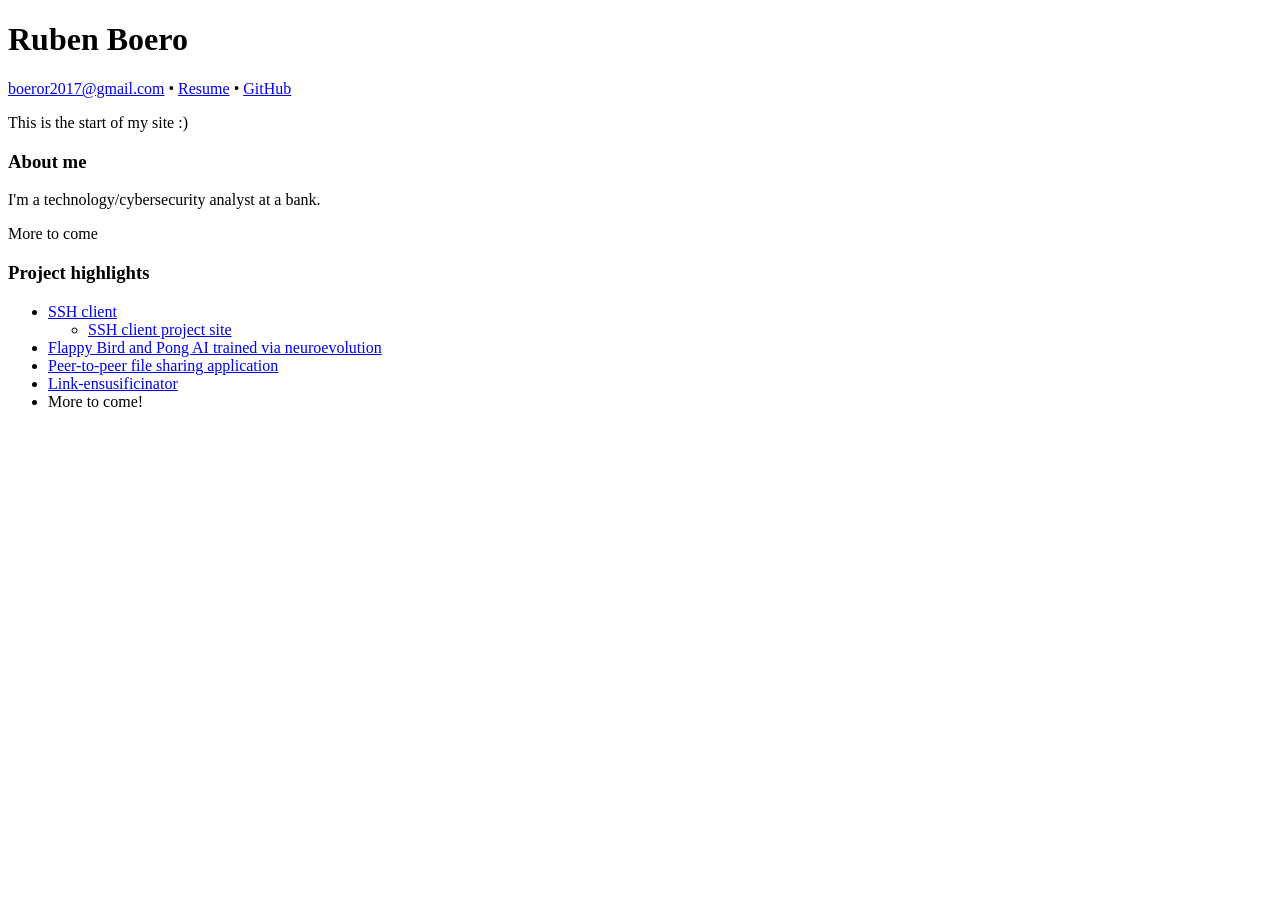
==== index.html @ b3639964 "Added link-ensusificinator to li" ====
<!doctype html>
<html lang="en" data-theme="light">
    <head>
        <meta charset="utf-8">
        <meta name="viewport" content="width=device-width, initial-scale=1">
        <!-- remove the data-theme from html tag and comment below back in for site theme to match browser theme -->
        <!-- <meta name="color-scheme" content="light dark"> -->
        <link rel="stylesheet" href="pico.min.css">
        <link rel ="icon" type="image/x-icon" href="/assets/favicon.ico">
        <title>Ruben Boero</title>
    </head>
    <body>
        <header class="container">
            <hgroup>
                <h1>Ruben Boero</h1>
                <p>
                    <a href="mailto:boeror2017@gmail.com">boeror2017@gmail.com</a> • 
                    <a target="_blank" href="https://docs.google.com/document/d/1vT_eoCZJGenQ4_oWjg7YuSSrxY6vAHO7PRCe27uHYp8/edit?usp=sharing">Resume</a> • 
                    <a target="_blank" href="https://github.com/rubenboero21">GitHub</a>
                </p>
                <p>This is the start of my site :)</p>
            </hgroup>
        </header>

        <header class="container">
            <h3>About me</h3>
            <p>I'm a technology/cybersecurity analyst at a bank.</p>
            <p>More to come</p>
        </header>

        <header class="container">
            <h3>Project highlights</h3>
            <ul>
                <li><a target="_blank" href="https://github.com/rubenboero21/cs-comps/tree/main">SSH client</a></li>
                <ul>
                    <li><a href="sshClient.html">SSH client project site</a></li>
                </ul>
                <li><a target="_blank" href="https://github.com/bernsteinb1/CS321_Final">Flappy Bird and Pong AI trained via neuroevolution</a></li>
                <li><a target="_blank" href="https://github.com/Clean-Hands/p2p_client">Peer-to-peer file sharing application</a></li>
                <li><a target="_blank" href="https://github.com/rubenboero21/link-ensusificinator">Link-ensusificinator</a></li>
                <li>More to come!</li>
            </ul>
        </header>
    </body>
</html>
---- pico.min.css ----
@charset "UTF-8";/*!
 * Pico CSS ✨ v2.0.6 (https://picocss.com)
 * Copyright 2019-2024 - Licensed under MIT
 */:root{--pico-font-family-emoji:"Apple Color Emoji","Segoe UI Emoji","Segoe UI Symbol","Noto Color Emoji";--pico-font-family-sans-serif:system-ui,"Segoe UI",Roboto,Oxygen,Ubuntu,Cantarell,Helvetica,Arial,"Helvetica Neue",sans-serif,var(--pico-font-family-emoji);--pico-font-family-monospace:ui-monospace,SFMono-Regular,"SF Mono",Menlo,Consolas,"Liberation Mono",monospace,var(--pico-font-family-emoji);--pico-font-family:var(--pico-font-family-sans-serif);--pico-line-height:1.5;--pico-font-weight:400;--pico-font-size:100%;--pico-text-underline-offset:0.1rem;--pico-border-radius:0.25rem;--pico-border-width:0.0625rem;--pico-outline-width:0.125rem;--pico-transition:0.2s ease-in-out;--pico-spacing:1rem;--pico-typography-spacing-vertical:1rem;--pico-block-spacing-vertical:var(--pico-spacing);--pico-block-spacing-horizontal:var(--pico-spacing);--pico-grid-column-gap:var(--pico-spacing);--pico-grid-row-gap:var(--pico-spacing);--pico-form-element-spacing-vertical:0.75rem;--pico-form-element-spacing-horizontal:1rem;--pico-group-box-shadow:0 0 0 rgba(0, 0, 0, 0);--pico-group-box-shadow-focus-with-button:0 0 0 var(--pico-outline-width) var(--pico-primary-focus);--pico-group-box-shadow-focus-with-input:0 0 0 0.0625rem var(--pico-form-element-border-color);--pico-modal-overlay-backdrop-filter:blur(0.375rem);--pico-nav-element-spacing-vertical:1rem;--pico-nav-element-spacing-horizontal:0.5rem;--pico-nav-link-spacing-vertical:0.5rem;--pico-nav-link-spacing-horizontal:0.5rem;--pico-nav-breadcrumb-divider:">";--pico-icon-checkbox:url("data:image/svg+xml,%3Csvg xmlns='http://www.w3.org/2000/svg' width='24' height='24' viewBox='0 0 24 24' fill='none' stroke='rgb(255, 255, 255)' stroke-width='4' stroke-linecap='round' stroke-linejoin='round'%3E%3Cpolyline points='20 6 9 17 4 12'%3E%3C/polyline%3E%3C/svg%3E");--pico-icon-minus:url("data:image/svg+xml,%3Csvg xmlns='http://www.w3.org/2000/svg' width='24' height='24' viewBox='0 0 24 24' fill='none' stroke='rgb(255, 255, 255)' stroke-width='4' stroke-linecap='round' stroke-linejoin='round'%3E%3Cline x1='5' y1='12' x2='19' y2='12'%3E%3C/line%3E%3C/svg%3E");--pico-icon-chevron:url("data:image/svg+xml,%3Csvg xmlns='http://www.w3.org/2000/svg' width='24' height='24' viewBox='0 0 24 24' fill='none' stroke='rgb(136, 145, 164)' stroke-width='2' stroke-linecap='round' stroke-linejoin='round'%3E%3Cpolyline points='6 9 12 15 18 9'%3E%3C/polyline%3E%3C/svg%3E");--pico-icon-date:url("data:image/svg+xml,%3Csvg xmlns='http://www.w3.org/2000/svg' width='24' height='24' viewBox='0 0 24 24' fill='none' stroke='rgb(136, 145, 164)' stroke-width='2' stroke-linecap='round' stroke-linejoin='round'%3E%3Crect x='3' y='4' width='18' height='18' rx='2' ry='2'%3E%3C/rect%3E%3Cline x1='16' y1='2' x2='16' y2='6'%3E%3C/line%3E%3Cline x1='8' y1='2' x2='8' y2='6'%3E%3C/line%3E%3Cline x1='3' y1='10' x2='21' y2='10'%3E%3C/line%3E%3C/svg%3E");--pico-icon-time:url("data:image/svg+xml,%3Csvg xmlns='http://www.w3.org/2000/svg' width='24' height='24' viewBox='0 0 24 24' fill='none' stroke='rgb(136, 145, 164)' stroke-width='2' stroke-linecap='round' stroke-linejoin='round'%3E%3Ccircle cx='12' cy='12' r='10'%3E%3C/circle%3E%3Cpolyline points='12 6 12 12 16 14'%3E%3C/polyline%3E%3C/svg%3E");--pico-icon-search:url("data:image/svg+xml,%3Csvg xmlns='http://www.w3.org/2000/svg' width='24' height='24' viewBox='0 0 24 24' fill='none' stroke='rgb(136, 145, 164)' stroke-width='1.5' stroke-linecap='round' stroke-linejoin='round'%3E%3Ccircle cx='11' cy='11' r='8'%3E%3C/circle%3E%3Cline x1='21' y1='21' x2='16.65' y2='16.65'%3E%3C/line%3E%3C/svg%3E");--pico-icon-close:url("data:image/svg+xml,%3Csvg xmlns='http://www.w3.org/2000/svg' width='24' height='24' viewBox='0 0 24 24' fill='none' stroke='rgb(136, 145, 164)' stroke-width='3' stroke-linecap='round' stroke-linejoin='round'%3E%3Cline x1='18' y1='6' x2='6' y2='18'%3E%3C/line%3E%3Cline x1='6' y1='6' x2='18' y2='18'%3E%3C/line%3E%3C/svg%3E");--pico-icon-loading:url("data:image/svg+xml,%3Csvg fill='none' height='24' width='24' viewBox='0 0 24 24' xmlns='http://www.w3.org/2000/svg' %3E%3Cstyle%3E g %7B animation: rotate 2s linear infinite; transform-origin: center center; %7D circle %7B stroke-dasharray: 75,100; stroke-dashoffset: -5; animation: dash 1.5s ease-in-out infinite; stroke-linecap: round; %7D @keyframes rotate %7B 0%25 %7B transform: rotate(0deg); %7D 100%25 %7B transform: rotate(360deg); %7D %7D @keyframes dash %7B 0%25 %7B stroke-dasharray: 1,100; stroke-dashoffset: 0; %7D 50%25 %7B stroke-dasharray: 44.5,100; stroke-dashoffset: -17.5; %7D 100%25 %7B stroke-dasharray: 44.5,100; stroke-dashoffset: -62; %7D %7D %3C/style%3E%3Cg%3E%3Ccircle cx='12' cy='12' r='10' fill='none' stroke='rgb(136, 145, 164)' stroke-width='4' /%3E%3C/g%3E%3C/svg%3E")}@media (min-width:576px){:root{--pico-font-size:106.25%}}@media (min-width:768px){:root{--pico-font-size:112.5%}}@media (min-width:1024px){:root{--pico-font-size:118.75%}}@media (min-width:1280px){:root{--pico-font-size:125%}}@media (min-width:1536px){:root{--pico-font-size:131.25%}}a{--pico-text-decoration:underline}a.contrast,a.secondary{--pico-text-decoration:underline}small{--pico-font-size:0.875em}h1,h2,h3,h4,h5,h6{--pico-font-weight:700}h1{--pico-font-size:2rem;--pico-line-height:1.125;--pico-typography-spacing-top:3rem}h2{--pico-font-size:1.75rem;--pico-line-height:1.15;--pico-typography-spacing-top:2.625rem}h3{--pico-font-size:1.5rem;--pico-line-height:1.175;--pico-typography-spacing-top:2.25rem}h4{--pico-font-size:1.25rem;--pico-line-height:1.2;--pico-typography-spacing-top:1.874rem}h5{--pico-font-size:1.125rem;--pico-line-height:1.225;--pico-typography-spacing-top:1.6875rem}h6{--pico-font-size:1rem;--pico-line-height:1.25;--pico-typography-spacing-top:1.5rem}tfoot td,tfoot th,thead td,thead th{--pico-font-weight:600;--pico-border-width:0.1875rem}code,kbd,pre,samp{--pico-font-family:var(--pico-font-family-monospace)}kbd{--pico-font-weight:bolder}:where(select,textarea),input:not([type=submit],[type=button],[type=reset],[type=checkbox],[type=radio],[type=file]){--pico-outline-width:0.0625rem}[type=search]{--pico-border-radius:5rem}[type=checkbox],[type=radio]{--pico-border-width:0.125rem}[type=checkbox][role=switch]{--pico-border-width:0.1875rem}details.dropdown summary:not([role=button]){--pico-outline-width:0.0625rem}nav details.dropdown summary:focus-visible{--pico-outline-width:0.125rem}[role=search]{--pico-border-radius:5rem}[role=group]:has(button.secondary:focus,[type=submit].secondary:focus,[type=button].secondary:focus,[role=button].secondary:focus),[role=search]:has(button.secondary:focus,[type=submit].secondary:focus,[type=button].secondary:focus,[role=button].secondary:focus){--pico-group-box-shadow-focus-with-button:0 0 0 var(--pico-outline-width) var(--pico-secondary-focus)}[role=group]:has(button.contrast:focus,[type=submit].contrast:focus,[type=button].contrast:focus,[role=button].contrast:focus),[role=search]:has(button.contrast:focus,[type=submit].contrast:focus,[type=button].contrast:focus,[role=button].contrast:focus){--pico-group-box-shadow-focus-with-button:0 0 0 var(--pico-outline-width) var(--pico-contrast-focus)}[role=group] [role=button],[role=group] [type=button],[role=group] [type=submit],[role=group] button,[role=search] [role=button],[role=search] [type=button],[role=search] [type=submit],[role=search] button{--pico-form-element-spacing-horizontal:2rem}details summary[role=button]:not(.outline)::after{filter:brightness(0) invert(1)}[aria-busy=true]:not(input,select,textarea):is(button,[type=submit],[type=button],[type=reset],[role=button]):not(.outline)::before{filter:brightness(0) invert(1)}:root:not([data-theme=dark]),[data-theme=light]{--pico-background-color:#fff;--pico-color:#373c44;--pico-text-selection-color:rgba(2, 154, 232, 0.25);--pico-muted-color:#646b79;--pico-muted-border-color:#e7eaf0;--pico-primary:#0172ad;--pico-primary-background:#0172ad;--pico-primary-border:var(--pico-primary-background);--pico-primary-underline:rgba(1, 114, 173, 0.5);--pico-primary-hover:#015887;--pico-primary-hover-background:#02659a;--pico-primary-hover-border:var(--pico-primary-hover-background);--pico-primary-hover-underline:var(--pico-primary-hover);--pico-primary-focus:rgba(2, 154, 232, 0.5);--pico-primary-inverse:#fff;--pico-secondary:#5d6b89;--pico-secondary-background:#525f7a;--pico-secondary-border:var(--pico-secondary-background);--pico-secondary-underline:rgba(93, 107, 137, 0.5);--pico-secondary-hover:#48536b;--pico-secondary-hover-background:#48536b;--pico-secondary-hover-border:var(--pico-secondary-hover-background);--pico-secondary-hover-underline:var(--pico-secondary-hover);--pico-secondary-focus:rgba(93, 107, 137, 0.25);--pico-secondary-inverse:#fff;--pico-contrast:#181c25;--pico-contrast-background:#181c25;--pico-contrast-border:var(--pico-contrast-background);--pico-contrast-underline:rgba(24, 28, 37, 0.5);--pico-contrast-hover:#000;--pico-contrast-hover-background:#000;--pico-contrast-hover-border:var(--pico-contrast-hover-background);--pico-contrast-hover-underline:var(--pico-secondary-hover);--pico-contrast-focus:rgba(93, 107, 137, 0.25);--pico-contrast-inverse:#fff;--pico-box-shadow:0.0145rem 0.029rem 0.174rem rgba(129, 145, 181, 0.01698),0.0335rem 0.067rem 0.402rem rgba(129, 145, 181, 0.024),0.0625rem 0.125rem 0.75rem rgba(129, 145, 181, 0.03),0.1125rem 0.225rem 1.35rem rgba(129, 145, 181, 0.036),0.2085rem 0.417rem 2.502rem rgba(129, 145, 181, 0.04302),0.5rem 1rem 6rem rgba(129, 145, 181, 0.06),0 0 0 0.0625rem rgba(129, 145, 181, 0.015);--pico-h1-color:#2d3138;--pico-h2-color:#373c44;--pico-h3-color:#424751;--pico-h4-color:#4d535e;--pico-h5-color:#5c6370;--pico-h6-color:#646b79;--pico-mark-background-color:#fde7c0;--pico-mark-color:#0f1114;--pico-ins-color:#1d6a54;--pico-del-color:#883935;--pico-blockquote-border-color:var(--pico-muted-border-color);--pico-blockquote-footer-color:var(--pico-muted-color);--pico-button-box-shadow:0 0 0 rgba(0, 0, 0, 0);--pico-button-hover-box-shadow:0 0 0 rgba(0, 0, 0, 0);--pico-table-border-color:var(--pico-muted-border-color);--pico-table-row-stripped-background-color:rgba(111, 120, 135, 0.0375);--pico-code-background-color:#f3f5f7;--pico-code-color:#646b79;--pico-code-kbd-background-color:var(--pico-color);--pico-code-kbd-color:var(--pico-background-color);--pico-form-element-background-color:#fbfcfc;--pico-form-element-selected-background-color:#dfe3eb;--pico-form-element-border-color:#cfd5e2;--pico-form-element-color:#23262c;--pico-form-element-placeholder-color:var(--pico-muted-color);--pico-form-element-active-background-color:#fff;--pico-form-element-active-border-color:var(--pico-primary-border);--pico-form-element-focus-color:var(--pico-primary-border);--pico-form-element-disabled-opacity:0.5;--pico-form-element-invalid-border-color:#b86a6b;--pico-form-element-invalid-active-border-color:#c84f48;--pico-form-element-invalid-focus-color:var(--pico-form-element-invalid-active-border-color);--pico-form-element-valid-border-color:#4c9b8a;--pico-form-element-valid-active-border-color:#279977;--pico-form-element-valid-focus-color:var(--pico-form-element-valid-active-border-color);--pico-switch-background-color:#bfc7d9;--pico-switch-checked-background-color:var(--pico-primary-background);--pico-switch-color:#fff;--pico-switch-thumb-box-shadow:0 0 0 rgba(0, 0, 0, 0);--pico-range-border-color:#dfe3eb;--pico-range-active-border-color:#bfc7d9;--pico-range-thumb-border-color:var(--pico-background-color);--pico-range-thumb-color:var(--pico-secondary-background);--pico-range-thumb-active-color:var(--pico-primary-background);--pico-accordion-border-color:var(--pico-muted-border-color);--pico-accordion-active-summary-color:var(--pico-primary-hover);--pico-accordion-close-summary-color:var(--pico-color);--pico-accordion-open-summary-color:var(--pico-muted-color);--pico-card-background-color:var(--pico-background-color);--pico-card-border-color:var(--pico-muted-border-color);--pico-card-box-shadow:var(--pico-box-shadow);--pico-card-sectioning-background-color:#fbfcfc;--pico-dropdown-background-color:#fff;--pico-dropdown-border-color:#eff1f4;--pico-dropdown-box-shadow:var(--pico-box-shadow);--pico-dropdown-color:var(--pico-color);--pico-dropdown-hover-background-color:#eff1f4;--pico-loading-spinner-opacity:0.5;--pico-modal-overlay-background-color:rgba(232, 234, 237, 0.75);--pico-progress-background-color:#dfe3eb;--pico-progress-color:var(--pico-primary-background);--pico-tooltip-background-color:var(--pico-contrast-background);--pico-tooltip-color:var(--pico-contrast-inverse);--pico-icon-valid:url("data:image/svg+xml,%3Csvg xmlns='http://www.w3.org/2000/svg' width='24' height='24' viewBox='0 0 24 24' fill='none' stroke='rgb(76, 155, 138)' stroke-width='2' stroke-linecap='round' stroke-linejoin='round'%3E%3Cpolyline points='20 6 9 17 4 12'%3E%3C/polyline%3E%3C/svg%3E");--pico-icon-invalid:url("data:image/svg+xml,%3Csvg xmlns='http://www.w3.org/2000/svg' width='24' height='24' viewBox='0 0 24 24' fill='none' stroke='rgb(200, 79, 72)' stroke-width='2' stroke-linecap='round' stroke-linejoin='round'%3E%3Ccircle cx='12' cy='12' r='10'%3E%3C/circle%3E%3Cline x1='12' y1='8' x2='12' y2='12'%3E%3C/line%3E%3Cline x1='12' y1='16' x2='12.01' y2='16'%3E%3C/line%3E%3C/svg%3E");color-scheme:light}:root:not([data-theme=dark]) input:is([type=submit],[type=button],[type=reset],[type=checkbox],[type=radio],[type=file]),[data-theme=light] input:is([type=submit],[type=button],[type=reset],[type=checkbox],[type=radio],[type=file]){--pico-form-element-focus-color:var(--pico-primary-focus)}@media only screen and (prefers-color-scheme:dark){:root:not([data-theme]){--pico-background-color:#13171f;--pico-color:#c2c7d0;--pico-text-selection-color:rgba(1, 170, 255, 0.1875);--pico-muted-color:#7b8495;--pico-muted-border-color:#202632;--pico-primary:#01aaff;--pico-primary-background:#0172ad;--pico-primary-border:var(--pico-primary-background);--pico-primary-underline:rgba(1, 170, 255, 0.5);--pico-primary-hover:#79c0ff;--pico-primary-hover-background:#017fc0;--pico-primary-hover-border:var(--pico-primary-hover-background);--pico-primary-hover-underline:var(--pico-primary-hover);--pico-primary-focus:rgba(1, 170, 255, 0.375);--pico-primary-inverse:#fff;--pico-secondary:#969eaf;--pico-secondary-background:#525f7a;--pico-secondary-border:var(--pico-secondary-background);--pico-secondary-underline:rgba(150, 158, 175, 0.5);--pico-secondary-hover:#b3b9c5;--pico-secondary-hover-background:#5d6b89;--pico-secondary-hover-border:var(--pico-secondary-hover-background);--pico-secondary-hover-underline:var(--pico-secondary-hover);--pico-secondary-focus:rgba(144, 158, 190, 0.25);--pico-secondary-inverse:#fff;--pico-contrast:#dfe3eb;--pico-contrast-background:#eff1f4;--pico-contrast-border:var(--pico-contrast-background);--pico-contrast-underline:rgba(223, 227, 235, 0.5);--pico-contrast-hover:#fff;--pico-contrast-hover-background:#fff;--pico-contrast-hover-border:var(--pico-contrast-hover-background);--pico-contrast-hover-underline:var(--pico-contrast-hover);--pico-contrast-focus:rgba(207, 213, 226, 0.25);--pico-contrast-inverse:#000;--pico-box-shadow:0.0145rem 0.029rem 0.174rem rgba(7, 9, 12, 0.01698),0.0335rem 0.067rem 0.402rem rgba(7, 9, 12, 0.024),0.0625rem 0.125rem 0.75rem rgba(7, 9, 12, 0.03),0.1125rem 0.225rem 1.35rem rgba(7, 9, 12, 0.036),0.2085rem 0.417rem 2.502rem rgba(7, 9, 12, 0.04302),0.5rem 1rem 6rem rgba(7, 9, 12, 0.06),0 0 0 0.0625rem rgba(7, 9, 12, 0.015);--pico-h1-color:#f0f1f3;--pico-h2-color:#e0e3e7;--pico-h3-color:#c2c7d0;--pico-h4-color:#b3b9c5;--pico-h5-color:#a4acba;--pico-h6-color:#8891a4;--pico-mark-background-color:#014063;--pico-mark-color:#fff;--pico-ins-color:#62af9a;--pico-del-color:#ce7e7b;--pico-blockquote-border-color:var(--pico-muted-border-color);--pico-blockquote-footer-color:var(--pico-muted-color);--pico-button-box-shadow:0 0 0 rgba(0, 0, 0, 0);--pico-button-hover-box-shadow:0 0 0 rgba(0, 0, 0, 0);--pico-table-border-color:var(--pico-muted-border-color);--pico-table-row-stripped-background-color:rgba(111, 120, 135, 0.0375);--pico-code-background-color:#1a1f28;--pico-code-color:#8891a4;--pico-code-kbd-background-color:var(--pico-color);--pico-code-kbd-color:var(--pico-background-color);--pico-form-element-background-color:#1c212c;--pico-form-element-selected-background-color:#2a3140;--pico-form-element-border-color:#2a3140;--pico-form-element-color:#e0e3e7;--pico-form-element-placeholder-color:#8891a4;--pico-form-element-active-background-color:#1a1f28;--pico-form-element-active-border-color:var(--pico-primary-border);--pico-form-element-focus-color:var(--pico-primary-border);--pico-form-element-disabled-opacity:0.5;--pico-form-element-invalid-border-color:#964a50;--pico-form-element-invalid-active-border-color:#b7403b;--pico-form-element-invalid-focus-color:var(--pico-form-element-invalid-active-border-color);--pico-form-element-valid-border-color:#2a7b6f;--pico-form-element-valid-active-border-color:#16896a;--pico-form-element-valid-focus-color:var(--pico-form-element-valid-active-border-color);--pico-switch-background-color:#333c4e;--pico-switch-checked-background-color:var(--pico-primary-background);--pico-switch-color:#fff;--pico-switch-thumb-box-shadow:0 0 0 rgba(0, 0, 0, 0);--pico-range-border-color:#202632;--pico-range-active-border-color:#2a3140;--pico-range-thumb-border-color:var(--pico-background-color);--pico-range-thumb-color:var(--pico-secondary-background);--pico-range-thumb-active-color:var(--pico-primary-background);--pico-accordion-border-color:var(--pico-muted-border-color);--pico-accordion-active-summary-color:var(--pico-primary-hover);--pico-accordion-close-summary-color:var(--pico-color);--pico-accordion-open-summary-color:var(--pico-muted-color);--pico-card-background-color:#181c25;--pico-card-border-color:var(--pico-card-background-color);--pico-card-box-shadow:var(--pico-box-shadow);--pico-card-sectioning-background-color:#1a1f28;--pico-dropdown-background-color:#181c25;--pico-dropdown-border-color:#202632;--pico-dropdown-box-shadow:var(--pico-box-shadow);--pico-dropdown-color:var(--pico-color);--pico-dropdown-hover-background-color:#202632;--pico-loading-spinner-opacity:0.5;--pico-modal-overlay-background-color:rgba(8, 9, 10, 0.75);--pico-progress-background-color:#202632;--pico-progress-color:var(--pico-primary-background);--pico-tooltip-background-color:var(--pico-contrast-background);--pico-tooltip-color:var(--pico-contrast-inverse);--pico-icon-valid:url("data:image/svg+xml,%3Csvg xmlns='http://www.w3.org/2000/svg' width='24' height='24' viewBox='0 0 24 24' fill='none' stroke='rgb(42, 123, 111)' stroke-width='2' stroke-linecap='round' stroke-linejoin='round'%3E%3Cpolyline points='20 6 9 17 4 12'%3E%3C/polyline%3E%3C/svg%3E");--pico-icon-invalid:url("data:image/svg+xml,%3Csvg xmlns='http://www.w3.org/2000/svg' width='24' height='24' viewBox='0 0 24 24' fill='none' stroke='rgb(150, 74, 80)' stroke-width='2' stroke-linecap='round' stroke-linejoin='round'%3E%3Ccircle cx='12' cy='12' r='10'%3E%3C/circle%3E%3Cline x1='12' y1='8' x2='12' y2='12'%3E%3C/line%3E%3Cline x1='12' y1='16' x2='12.01' y2='16'%3E%3C/line%3E%3C/svg%3E");color-scheme:dark}:root:not([data-theme]) input:is([type=submit],[type=button],[type=reset],[type=checkbox],[type=radio],[type=file]){--pico-form-element-focus-color:var(--pico-primary-focus)}:root:not([data-theme]) details summary[role=button].contrast:not(.outline)::after{filter:brightness(0)}:root:not([data-theme]) [aria-busy=true]:not(input,select,textarea).contrast:is(button,[type=submit],[type=button],[type=reset],[role=button]):not(.outline)::before{filter:brightness(0)}}[data-theme=dark]{--pico-background-color:#13171f;--pico-color:#c2c7d0;--pico-text-selection-color:rgba(1, 170, 255, 0.1875);--pico-muted-color:#7b8495;--pico-muted-border-color:#202632;--pico-primary:#01aaff;--pico-primary-background:#0172ad;--pico-primary-border:var(--pico-primary-background);--pico-primary-underline:rgba(1, 170, 255, 0.5);--pico-primary-hover:#79c0ff;--pico-primary-hover-background:#017fc0;--pico-primary-hover-border:var(--pico-primary-hover-background);--pico-primary-hover-underline:var(--pico-primary-hover);--pico-primary-focus:rgba(1, 170, 255, 0.375);--pico-primary-inverse:#fff;--pico-secondary:#969eaf;--pico-secondary-background:#525f7a;--pico-secondary-border:var(--pico-secondary-background);--pico-secondary-underline:rgba(150, 158, 175, 0.5);--pico-secondary-hover:#b3b9c5;--pico-secondary-hover-background:#5d6b89;--pico-secondary-hover-border:var(--pico-secondary-hover-background);--pico-secondary-hover-underline:var(--pico-secondary-hover);--pico-secondary-focus:rgba(144, 158, 190, 0.25);--pico-secondary-inverse:#fff;--pico-contrast:#dfe3eb;--pico-contrast-background:#eff1f4;--pico-contrast-border:var(--pico-contrast-background);--pico-contrast-underline:rgba(223, 227, 235, 0.5);--pico-contrast-hover:#fff;--pico-contrast-hover-background:#fff;--pico-contrast-hover-border:var(--pico-contrast-hover-background);--pico-contrast-hover-underline:var(--pico-contrast-hover);--pico-contrast-focus:rgba(207, 213, 226, 0.25);--pico-contrast-inverse:#000;--pico-box-shadow:0.0145rem 0.029rem 0.174rem rgba(7, 9, 12, 0.01698),0.0335rem 0.067rem 0.402rem rgba(7, 9, 12, 0.024),0.0625rem 0.125rem 0.75rem rgba(7, 9, 12, 0.03),0.1125rem 0.225rem 1.35rem rgba(7, 9, 12, 0.036),0.2085rem 0.417rem 2.502rem rgba(7, 9, 12, 0.04302),0.5rem 1rem 6rem rgba(7, 9, 12, 0.06),0 0 0 0.0625rem rgba(7, 9, 12, 0.015);--pico-h1-color:#f0f1f3;--pico-h2-color:#e0e3e7;--pico-h3-color:#c2c7d0;--pico-h4-color:#b3b9c5;--pico-h5-color:#a4acba;--pico-h6-color:#8891a4;--pico-mark-background-color:#014063;--pico-mark-color:#fff;--pico-ins-color:#62af9a;--pico-del-color:#ce7e7b;--pico-blockquote-border-color:var(--pico-muted-border-color);--pico-blockquote-footer-color:var(--pico-muted-color);--pico-button-box-shadow:0 0 0 rgba(0, 0, 0, 0);--pico-button-hover-box-shadow:0 0 0 rgba(0, 0, 0, 0);--pico-table-border-color:var(--pico-muted-border-color);--pico-table-row-stripped-background-color:rgba(111, 120, 135, 0.0375);--pico-code-background-color:#1a1f28;--pico-code-color:#8891a4;--pico-code-kbd-background-color:var(--pico-color);--pico-code-kbd-color:var(--pico-background-color);--pico-form-element-background-color:#1c212c;--pico-form-element-selected-background-color:#2a3140;--pico-form-element-border-color:#2a3140;--pico-form-element-color:#e0e3e7;--pico-form-element-placeholder-color:#8891a4;--pico-form-element-active-background-color:#1a1f28;--pico-form-element-active-border-color:var(--pico-primary-border);--pico-form-element-focus-color:var(--pico-primary-border);--pico-form-element-disabled-opacity:0.5;--pico-form-element-invalid-border-color:#964a50;--pico-form-element-invalid-active-border-color:#b7403b;--pico-form-element-invalid-focus-color:var(--pico-form-element-invalid-active-border-color);--pico-form-element-valid-border-color:#2a7b6f;--pico-form-element-valid-active-border-color:#16896a;--pico-form-element-valid-focus-color:var(--pico-form-element-valid-active-border-color);--pico-switch-background-color:#333c4e;--pico-switch-checked-background-color:var(--pico-primary-background);--pico-switch-color:#fff;--pico-switch-thumb-box-shadow:0 0 0 rgba(0, 0, 0, 0);--pico-range-border-color:#202632;--pico-range-active-border-color:#2a3140;--pico-range-thumb-border-color:var(--pico-background-color);--pico-range-thumb-color:var(--pico-secondary-background);--pico-range-thumb-active-color:var(--pico-primary-background);--pico-accordion-border-color:var(--pico-muted-border-color);--pico-accordion-active-summary-color:var(--pico-primary-hover);--pico-accordion-close-summary-color:var(--pico-color);--pico-accordion-open-summary-color:var(--pico-muted-color);--pico-card-background-color:#181c25;--pico-card-border-color:var(--pico-card-background-color);--pico-card-box-shadow:var(--pico-box-shadow);--pico-card-sectioning-background-color:#1a1f28;--pico-dropdown-background-color:#181c25;--pico-dropdown-border-color:#202632;--pico-dropdown-box-shadow:var(--pico-box-shadow);--pico-dropdown-color:var(--pico-color);--pico-dropdown-hover-background-color:#202632;--pico-loading-spinner-opacity:0.5;--pico-modal-overlay-background-color:rgba(8, 9, 10, 0.75);--pico-progress-background-color:#202632;--pico-progress-color:var(--pico-primary-background);--pico-tooltip-background-color:var(--pico-contrast-background);--pico-tooltip-color:var(--pico-contrast-inverse);--pico-icon-valid:url("data:image/svg+xml,%3Csvg xmlns='http://www.w3.org/2000/svg' width='24' height='24' viewBox='0 0 24 24' fill='none' stroke='rgb(42, 123, 111)' stroke-width='2' stroke-linecap='round' stroke-linejoin='round'%3E%3Cpolyline points='20 6 9 17 4 12'%3E%3C/polyline%3E%3C/svg%3E");--pico-icon-invalid:url("data:image/svg+xml,%3Csvg xmlns='http://www.w3.org/2000/svg' width='24' height='24' viewBox='0 0 24 24' fill='none' stroke='rgb(150, 74, 80)' stroke-width='2' stroke-linecap='round' stroke-linejoin='round'%3E%3Ccircle cx='12' cy='12' r='10'%3E%3C/circle%3E%3Cline x1='12' y1='8' x2='12' y2='12'%3E%3C/line%3E%3Cline x1='12' y1='16' x2='12.01' y2='16'%3E%3C/line%3E%3C/svg%3E");color-scheme:dark}[data-theme=dark] input:is([type=submit],[type=button],[type=reset],[type=checkbox],[type=radio],[type=file]){--pico-form-element-focus-color:var(--pico-primary-focus)}[data-theme=dark] details summary[role=button].contrast:not(.outline)::after{filter:brightness(0)}[data-theme=dark] [aria-busy=true]:not(input,select,textarea).contrast:is(button,[type=submit],[type=button],[type=reset],[role=button]):not(.outline)::before{filter:brightness(0)}[type=checkbox],[type=radio],[type=range],progress{accent-color:var(--pico-primary)}*,::after,::before{box-sizing:border-box;background-repeat:no-repeat}::after,::before{text-decoration:inherit;vertical-align:inherit}:where(:root){-webkit-tap-highlight-color:transparent;-webkit-text-size-adjust:100%;-moz-text-size-adjust:100%;text-size-adjust:100%;background-color:var(--pico-background-color);color:var(--pico-color);font-weight:var(--pico-font-weight);font-size:var(--pico-font-size);line-height:var(--pico-line-height);font-family:var(--pico-font-family);text-underline-offset:var(--pico-text-underline-offset);text-rendering:optimizeLegibility;overflow-wrap:break-word;-moz-tab-size:4;-o-tab-size:4;tab-size:4}body{width:100%;margin:0}main{display:block}body>footer,body>header,body>main{padding-block:var(--pico-block-spacing-vertical)}section{margin-bottom:var(--pico-block-spacing-vertical)}.container,.container-fluid{width:100%;margin-right:auto;margin-left:auto;padding-right:var(--pico-spacing);padding-left:var(--pico-spacing)}@media (min-width:576px){.container{max-width:510px;padding-right:0;padding-left:0}}@media (min-width:768px){.container{max-width:700px}}@media (min-width:1024px){.container{max-width:950px}}@media (min-width:1280px){.container{max-width:1200px}}@media (min-width:1536px){.container{max-width:1450px}}.grid{grid-column-gap:var(--pico-grid-column-gap);grid-row-gap:var(--pico-grid-row-gap);display:grid;grid-template-columns:1fr}@media (min-width:768px){.grid{grid-template-columns:repeat(auto-fit,minmax(0%,1fr))}}.grid>*{min-width:0}.overflow-auto{overflow:auto}b,strong{font-weight:bolder}sub,sup{position:relative;font-size:.75em;line-height:0;vertical-align:baseline}sub{bottom:-.25em}sup{top:-.5em}address,blockquote,dl,ol,p,pre,table,ul{margin-top:0;margin-bottom:var(--pico-typography-spacing-vertical);color:var(--pico-color);font-style:normal;font-weight:var(--pico-font-weight)}h1,h2,h3,h4,h5,h6{margin-top:0;margin-bottom:var(--pico-typography-spacing-vertical);color:var(--pico-color);font-weight:var(--pico-font-weight);font-size:var(--pico-font-size);line-height:var(--pico-line-height);font-family:var(--pico-font-family)}h1{--pico-color:var(--pico-h1-color)}h2{--pico-color:var(--pico-h2-color)}h3{--pico-color:var(--pico-h3-color)}h4{--pico-color:var(--pico-h4-color)}h5{--pico-color:var(--pico-h5-color)}h6{--pico-color:var(--pico-h6-color)}:where(article,address,blockquote,dl,figure,form,ol,p,pre,table,ul)~:is(h1,h2,h3,h4,h5,h6){margin-top:var(--pico-typography-spacing-top)}p{margin-bottom:var(--pico-typography-spacing-vertical)}hgroup{margin-bottom:var(--pico-typography-spacing-vertical)}hgroup>*{margin-top:0;margin-bottom:0}hgroup>:not(:first-child):last-child{--pico-color:var(--pico-muted-color);--pico-font-weight:unset;font-size:1rem}:where(ol,ul) li{margin-bottom:calc(var(--pico-typography-spacing-vertical) * .25)}:where(dl,ol,ul) :where(dl,ol,ul){margin:0;margin-top:calc(var(--pico-typography-spacing-vertical) * .25)}ul li{list-style:square}mark{padding:.125rem .25rem;background-color:var(--pico-mark-background-color);color:var(--pico-mark-color);vertical-align:baseline}blockquote{display:block;margin:var(--pico-typography-spacing-vertical) 0;padding:var(--pico-spacing);border-right:none;border-left:.25rem solid var(--pico-blockquote-border-color);border-inline-start:0.25rem solid var(--pico-blockquote-border-color);border-inline-end:none}blockquote footer{margin-top:calc(var(--pico-typography-spacing-vertical) * .5);color:var(--pico-blockquote-footer-color)}abbr[title]{border-bottom:1px dotted;text-decoration:none;cursor:help}ins{color:var(--pico-ins-color);text-decoration:none}del{color:var(--pico-del-color)}::-moz-selection{background-color:var(--pico-text-selection-color)}::selection{background-color:var(--pico-text-selection-color)}:where(a:not([role=button])),[role=link]{--pico-color:var(--pico-primary);--pico-background-color:transparent;--pico-underline:var(--pico-primary-underline);outline:0;background-color:var(--pico-background-color);color:var(--pico-color);-webkit-text-decoration:var(--pico-text-decoration);text-decoration:var(--pico-text-decoration);text-decoration-color:var(--pico-underline);text-underline-offset:0.125em;transition:background-color var(--pico-transition),color var(--pico-transition),box-shadow var(--pico-transition),-webkit-text-decoration var(--pico-transition);transition:background-color var(--pico-transition),color var(--pico-transition),text-decoration var(--pico-transition),box-shadow var(--pico-transition);transition:background-color var(--pico-transition),color var(--pico-transition),text-decoration var(--pico-transition),box-shadow var(--pico-transition),-webkit-text-decoration var(--pico-transition)}:where(a:not([role=button])):is([aria-current]:not([aria-current=false]),:hover,:active,:focus),[role=link]:is([aria-current]:not([aria-current=false]),:hover,:active,:focus){--pico-color:var(--pico-primary-hover);--pico-underline:var(--pico-primary-hover-underline);--pico-text-decoration:underline}:where(a:not([role=button])):focus-visible,[role=link]:focus-visible{box-shadow:0 0 0 var(--pico-outline-width) var(--pico-primary-focus)}:where(a:not([role=button])).secondary,[role=link].secondary{--pico-color:var(--pico-secondary);--pico-underline:var(--pico-secondary-underline)}:where(a:not([role=button])).secondary:is([aria-current]:not([aria-current=false]),:hover,:active,:focus),[role=link].secondary:is([aria-current]:not([aria-current=false]),:hover,:active,:focus){--pico-color:var(--pico-secondary-hover);--pico-underline:var(--pico-secondary-hover-underline)}:where(a:not([role=button])).contrast,[role=link].contrast{--pico-color:var(--pico-contrast);--pico-underline:var(--pico-contrast-underline)}:where(a:not([role=button])).contrast:is([aria-current]:not([aria-current=false]),:hover,:active,:focus),[role=link].contrast:is([aria-current]:not([aria-current=false]),:hover,:active,:focus){--pico-color:var(--pico-contrast-hover);--pico-underline:var(--pico-contrast-hover-underline)}a[role=button]{display:inline-block}button{margin:0;overflow:visible;font-family:inherit;text-transform:none}[type=button],[type=reset],[type=submit],button{-webkit-appearance:button}[role=button],[type=button],[type=file]::file-selector-button,[type=reset],[type=submit],button{--pico-background-color:var(--pico-primary-background);--pico-border-color:var(--pico-primary-border);--pico-color:var(--pico-primary-inverse);--pico-box-shadow:var(--pico-button-box-shadow, 0 0 0 rgba(0, 0, 0, 0));padding:var(--pico-form-element-spacing-vertical) var(--pico-form-element-spacing-horizontal);border:var(--pico-border-width) solid var(--pico-border-color);border-radius:var(--pico-border-radius);outline:0;background-color:var(--pico-background-color);box-shadow:var(--pico-box-shadow);color:var(--pico-color);font-weight:var(--pico-font-weight);font-size:1rem;line-height:var(--pico-line-height);text-align:center;text-decoration:none;cursor:pointer;-webkit-user-select:none;-moz-user-select:none;user-select:none;transition:background-color var(--pico-transition),border-color var(--pico-transition),color var(--pico-transition),box-shadow var(--pico-transition)}[role=button]:is(:hover,:active,:focus),[role=button]:is([aria-current]:not([aria-current=false])),[type=button]:is(:hover,:active,:focus),[type=button]:is([aria-current]:not([aria-current=false])),[type=file]::file-selector-button:is(:hover,:active,:focus),[type=file]::file-selector-button:is([aria-current]:not([aria-current=false])),[type=reset]:is(:hover,:active,:focus),[type=reset]:is([aria-current]:not([aria-current=false])),[type=submit]:is(:hover,:active,:focus),[type=submit]:is([aria-current]:not([aria-current=false])),button:is(:hover,:active,:focus),button:is([aria-current]:not([aria-current=false])){--pico-background-color:var(--pico-primary-hover-background);--pico-border-color:var(--pico-primary-hover-border);--pico-box-shadow:var(--pico-button-hover-box-shadow, 0 0 0 rgba(0, 0, 0, 0));--pico-color:var(--pico-primary-inverse)}[role=button]:focus,[role=button]:is([aria-current]:not([aria-current=false])):focus,[type=button]:focus,[type=button]:is([aria-current]:not([aria-current=false])):focus,[type=file]::file-selector-button:focus,[type=file]::file-selector-button:is([aria-current]:not([aria-current=false])):focus,[type=reset]:focus,[type=reset]:is([aria-current]:not([aria-current=false])):focus,[type=submit]:focus,[type=submit]:is([aria-current]:not([aria-current=false])):focus,button:focus,button:is([aria-current]:not([aria-current=false])):focus{--pico-box-shadow:var(--pico-button-hover-box-shadow, 0 0 0 rgba(0, 0, 0, 0)),0 0 0 var(--pico-outline-width) var(--pico-primary-focus)}[type=button],[type=reset],[type=submit]{margin-bottom:var(--pico-spacing)}:is(button,[type=submit],[type=button],[role=button]).secondary,[type=file]::file-selector-button,[type=reset]{--pico-background-color:var(--pico-secondary-background);--pico-border-color:var(--pico-secondary-border);--pico-color:var(--pico-secondary-inverse);cursor:pointer}:is(button,[type=submit],[type=button],[role=button]).secondary:is([aria-current]:not([aria-current=false]),:hover,:active,:focus),[type=file]::file-selector-button:is([aria-current]:not([aria-current=false]),:hover,:active,:focus),[type=reset]:is([aria-current]:not([aria-current=false]),:hover,:active,:focus){--pico-background-color:var(--pico-secondary-hover-background);--pico-border-color:var(--pico-secondary-hover-border);--pico-color:var(--pico-secondary-inverse)}:is(button,[type=submit],[type=button],[role=button]).secondary:focus,:is(button,[type=submit],[type=button],[role=button]).secondary:is([aria-current]:not([aria-current=false])):focus,[type=file]::file-selector-button:focus,[type=file]::file-selector-button:is([aria-current]:not([aria-current=false])):focus,[type=reset]:focus,[type=reset]:is([aria-current]:not([aria-current=false])):focus{--pico-box-shadow:var(--pico-button-hover-box-shadow, 0 0 0 rgba(0, 0, 0, 0)),0 0 0 var(--pico-outline-width) var(--pico-secondary-focus)}:is(button,[type=submit],[type=button],[role=button]).contrast{--pico-background-color:var(--pico-contrast-background);--pico-border-color:var(--pico-contrast-border);--pico-color:var(--pico-contrast-inverse)}:is(button,[type=submit],[type=button],[role=button]).contrast:is([aria-current]:not([aria-current=false]),:hover,:active,:focus){--pico-background-color:var(--pico-contrast-hover-background);--pico-border-color:var(--pico-contrast-hover-border);--pico-color:var(--pico-contrast-inverse)}:is(button,[type=submit],[type=button],[role=button]).contrast:focus,:is(button,[type=submit],[type=button],[role=button]).contrast:is([aria-current]:not([aria-current=false])):focus{--pico-box-shadow:var(--pico-button-hover-box-shadow, 0 0 0 rgba(0, 0, 0, 0)),0 0 0 var(--pico-outline-width) var(--pico-contrast-focus)}:is(button,[type=submit],[type=button],[role=button]).outline,[type=reset].outline{--pico-background-color:transparent;--pico-color:var(--pico-primary);--pico-border-color:var(--pico-primary)}:is(button,[type=submit],[type=button],[role=button]).outline:is([aria-current]:not([aria-current=false]),:hover,:active,:focus),[type=reset].outline:is([aria-current]:not([aria-current=false]),:hover,:active,:focus){--pico-background-color:transparent;--pico-color:var(--pico-primary-hover);--pico-border-color:var(--pico-primary-hover)}:is(button,[type=submit],[type=button],[role=button]).outline.secondary,[type=reset].outline{--pico-color:var(--pico-secondary);--pico-border-color:var(--pico-secondary)}:is(button,[type=submit],[type=button],[role=button]).outline.secondary:is([aria-current]:not([aria-current=false]),:hover,:active,:focus),[type=reset].outline:is([aria-current]:not([aria-current=false]),:hover,:active,:focus){--pico-color:var(--pico-secondary-hover);--pico-border-color:var(--pico-secondary-hover)}:is(button,[type=submit],[type=button],[role=button]).outline.contrast{--pico-color:var(--pico-contrast);--pico-border-color:var(--pico-contrast)}:is(button,[type=submit],[type=button],[role=button]).outline.contrast:is([aria-current]:not([aria-current=false]),:hover,:active,:focus){--pico-color:var(--pico-contrast-hover);--pico-border-color:var(--pico-contrast-hover)}:where(button,[type=submit],[type=reset],[type=button],[role=button])[disabled],:where(fieldset[disabled]) :is(button,[type=submit],[type=button],[type=reset],[role=button]){opacity:.5;pointer-events:none}:where(table){width:100%;border-collapse:collapse;border-spacing:0;text-indent:0}td,th{padding:calc(var(--pico-spacing)/ 2) var(--pico-spacing);border-bottom:var(--pico-border-width) solid var(--pico-table-border-color);background-color:var(--pico-background-color);color:var(--pico-color);font-weight:var(--pico-font-weight);text-align:left;text-align:start}tfoot td,tfoot th{border-top:var(--pico-border-width) solid var(--pico-table-border-color);border-bottom:0}table.striped tbody tr:nth-child(odd) td,table.striped tbody tr:nth-child(odd) th{background-color:var(--pico-table-row-stripped-background-color)}:where(audio,canvas,iframe,img,svg,video){vertical-align:middle}audio,video{display:inline-block}audio:not([controls]){display:none;height:0}:where(iframe){border-style:none}img{max-width:100%;height:auto;border-style:none}:where(svg:not([fill])){fill:currentColor}svg:not(:root){overflow:hidden}code,kbd,pre,samp{font-size:.875em;font-family:var(--pico-font-family)}pre code{font-size:inherit;font-family:inherit}pre{-ms-overflow-style:scrollbar;overflow:auto}code,kbd,pre{border-radius:var(--pico-border-radius);background:var(--pico-code-background-color);color:var(--pico-code-color);font-weight:var(--pico-font-weight);line-height:initial}code,kbd{display:inline-block;padding:.375rem}pre{display:block;margin-bottom:var(--pico-spacing);overflow-x:auto}pre>code{display:block;padding:var(--pico-spacing);background:0 0;line-height:var(--pico-line-height)}kbd{background-color:var(--pico-code-kbd-background-color);color:var(--pico-code-kbd-color);vertical-align:baseline}figure{display:block;margin:0;padding:0}figure figcaption{padding:calc(var(--pico-spacing) * .5) 0;color:var(--pico-muted-color)}hr{height:0;margin:var(--pico-typography-spacing-vertical) 0;border:0;border-top:1px solid var(--pico-muted-border-color);color:inherit}[hidden],template{display:none!important}canvas{display:inline-block}input,optgroup,select,textarea{margin:0;font-size:1rem;line-height:var(--pico-line-height);font-family:inherit;letter-spacing:inherit}input{overflow:visible}select{text-transform:none}legend{max-width:100%;padding:0;color:inherit;white-space:normal}textarea{overflow:auto}[type=checkbox],[type=radio]{padding:0}::-webkit-inner-spin-button,::-webkit-outer-spin-button{height:auto}[type=search]{-webkit-appearance:textfield;outline-offset:-2px}[type=search]::-webkit-search-decoration{-webkit-appearance:none}::-webkit-file-upload-button{-webkit-appearance:button;font:inherit}::-moz-focus-inner{padding:0;border-style:none}:-moz-focusring{outline:0}:-moz-ui-invalid{box-shadow:none}::-ms-expand{display:none}[type=file],[type=range]{padding:0;border-width:0}input:not([type=checkbox],[type=radio],[type=range]){height:calc(1rem * var(--pico-line-height) + var(--pico-form-element-spacing-vertical) * 2 + var(--pico-border-width) * 2)}fieldset{width:100%;margin:0;margin-bottom:var(--pico-spacing);padding:0;border:0}fieldset legend,label{display:block;margin-bottom:calc(var(--pico-spacing) * .375);color:var(--pico-color);font-weight:var(--pico-form-label-font-weight,var(--pico-font-weight))}fieldset legend{margin-bottom:calc(var(--pico-spacing) * .5)}button[type=submit],input:not([type=checkbox],[type=radio]),select,textarea{width:100%}input:not([type=checkbox],[type=radio],[type=range],[type=file]),select,textarea{-webkit-appearance:none;-moz-appearance:none;appearance:none;padding:var(--pico-form-element-spacing-vertical) var(--pico-form-element-spacing-horizontal)}input,select,textarea{--pico-background-color:var(--pico-form-element-background-color);--pico-border-color:var(--pico-form-element-border-color);--pico-color:var(--pico-form-element-color);--pico-box-shadow:none;border:var(--pico-border-width) solid var(--pico-border-color);border-radius:var(--pico-border-radius);outline:0;background-color:var(--pico-background-color);box-shadow:var(--pico-box-shadow);color:var(--pico-color);font-weight:var(--pico-font-weight);transition:background-color var(--pico-transition),border-color var(--pico-transition),color var(--pico-transition),box-shadow var(--pico-transition)}:where(select,textarea):not([readonly]):is(:active,:focus),input:not([type=submit],[type=button],[type=reset],[type=checkbox],[type=radio],[readonly]):is(:active,:focus){--pico-background-color:var(--pico-form-element-active-background-color)}:where(select,textarea):not([readonly]):is(:active,:focus),input:not([type=submit],[type=button],[type=reset],[role=switch],[readonly]):is(:active,:focus){--pico-border-color:var(--pico-form-element-active-border-color)}:where(select,textarea):not([readonly]):focus,input:not([type=submit],[type=button],[type=reset],[type=range],[type=file],[readonly]):focus{--pico-box-shadow:0 0 0 var(--pico-outline-width) var(--pico-form-element-focus-color)}:where(fieldset[disabled]) :is(input:not([type=submit],[type=button],[type=reset]),select,textarea),input:not([type=submit],[type=button],[type=reset])[disabled],label[aria-disabled=true],select[disabled],textarea[disabled]{opacity:var(--pico-form-element-disabled-opacity);pointer-events:none}label[aria-disabled=true] input[disabled]{opacity:1}:where(input,select,textarea):not([type=checkbox],[type=radio],[type=date],[type=datetime-local],[type=month],[type=time],[type=week],[type=range])[aria-invalid]{padding-right:calc(var(--pico-form-element-spacing-horizontal) + 1.5rem)!important;padding-left:var(--pico-form-element-spacing-horizontal);padding-inline-start:var(--pico-form-element-spacing-horizontal)!important;padding-inline-end:calc(var(--pico-form-element-spacing-horizontal) + 1.5rem)!important;background-position:center right .75rem;background-size:1rem auto;background-repeat:no-repeat}:where(input,select,textarea):not([type=checkbox],[type=radio],[type=date],[type=datetime-local],[type=month],[type=time],[type=week],[type=range])[aria-invalid=false]:not(select){background-image:var(--pico-icon-valid)}:where(input,select,textarea):not([type=checkbox],[type=radio],[type=date],[type=datetime-local],[type=month],[type=time],[type=week],[type=range])[aria-invalid=true]:not(select){background-image:var(--pico-icon-invalid)}:where(input,select,textarea)[aria-invalid=false]{--pico-border-color:var(--pico-form-element-valid-border-color)}:where(input,select,textarea)[aria-invalid=false]:is(:active,:focus){--pico-border-color:var(--pico-form-element-valid-active-border-color)!important}:where(input,select,textarea)[aria-invalid=false]:is(:active,:focus):not([type=checkbox],[type=radio]){--pico-box-shadow:0 0 0 var(--pico-outline-width) var(--pico-form-element-valid-focus-color)!important}:where(input,select,textarea)[aria-invalid=true]{--pico-border-color:var(--pico-form-element-invalid-border-color)}:where(input,select,textarea)[aria-invalid=true]:is(:active,:focus){--pico-border-color:var(--pico-form-element-invalid-active-border-color)!important}:where(input,select,textarea)[aria-invalid=true]:is(:active,:focus):not([type=checkbox],[type=radio]){--pico-box-shadow:0 0 0 var(--pico-outline-width) var(--pico-form-element-invalid-focus-color)!important}[dir=rtl] :where(input,select,textarea):not([type=checkbox],[type=radio]):is([aria-invalid],[aria-invalid=true],[aria-invalid=false]){background-position:center left .75rem}input::-webkit-input-placeholder,input::placeholder,select:invalid,textarea::-webkit-input-placeholder,textarea::placeholder{color:var(--pico-form-element-placeholder-color);opacity:1}input:not([type=checkbox],[type=radio]),select,textarea{margin-bottom:var(--pico-spacing)}select::-ms-expand{border:0;background-color:transparent}select:not([multiple],[size]){padding-right:calc(var(--pico-form-element-spacing-horizontal) + 1.5rem);padding-left:var(--pico-form-element-spacing-horizontal);padding-inline-start:var(--pico-form-element-spacing-horizontal);padding-inline-end:calc(var(--pico-form-element-spacing-horizontal) + 1.5rem);background-image:var(--pico-icon-chevron);background-position:center right .75rem;background-size:1rem auto;background-repeat:no-repeat}select[multiple] option:checked{background:var(--pico-form-element-selected-background-color);color:var(--pico-form-element-color)}[dir=rtl] select:not([multiple],[size]){background-position:center left .75rem}textarea{display:block;resize:vertical}textarea[aria-invalid]{--pico-icon-height:calc(1rem * var(--pico-line-height) + var(--pico-form-element-spacing-vertical) * 2 + var(--pico-border-width) * 2);background-position:top right .75rem!important;background-size:1rem var(--pico-icon-height)!important}:where(input,select,textarea,fieldset,.grid)+small{display:block;width:100%;margin-top:calc(var(--pico-spacing) * -.75);margin-bottom:var(--pico-spacing);color:var(--pico-muted-color)}:where(input,select,textarea,fieldset,.grid)[aria-invalid=false]+small{color:var(--pico-ins-color)}:where(input,select,textarea,fieldset,.grid)[aria-invalid=true]+small{color:var(--pico-del-color)}label>:where(input,select,textarea){margin-top:calc(var(--pico-spacing) * .25)}label:has([type=checkbox],[type=radio]){width:-moz-fit-content;width:fit-content;cursor:pointer}[type=checkbox],[type=radio]{-webkit-appearance:none;-moz-appearance:none;appearance:none;width:1.25em;height:1.25em;margin-top:-.125em;margin-inline-end:.5em;border-width:var(--pico-border-width);vertical-align:middle;cursor:pointer}[type=checkbox]::-ms-check,[type=radio]::-ms-check{display:none}[type=checkbox]:checked,[type=checkbox]:checked:active,[type=checkbox]:checked:focus,[type=radio]:checked,[type=radio]:checked:active,[type=radio]:checked:focus{--pico-background-color:var(--pico-primary-background);--pico-border-color:var(--pico-primary-border);background-image:var(--pico-icon-checkbox);background-position:center;background-size:.75em auto;background-repeat:no-repeat}[type=checkbox]~label,[type=radio]~label{display:inline-block;margin-bottom:0;cursor:pointer}[type=checkbox]~label:not(:last-of-type),[type=radio]~label:not(:last-of-type){margin-inline-end:1em}[type=checkbox]:indeterminate{--pico-background-color:var(--pico-primary-background);--pico-border-color:var(--pico-primary-border);background-image:var(--pico-icon-minus);background-position:center;background-size:.75em auto;background-repeat:no-repeat}[type=radio]{border-radius:50%}[type=radio]:checked,[type=radio]:checked:active,[type=radio]:checked:focus{--pico-background-color:var(--pico-primary-inverse);border-width:.35em;background-image:none}[type=checkbox][role=switch]{--pico-background-color:var(--pico-switch-background-color);--pico-color:var(--pico-switch-color);width:2.25em;height:1.25em;border:var(--pico-border-width) solid var(--pico-border-color);border-radius:1.25em;background-color:var(--pico-background-color);line-height:1.25em}[type=checkbox][role=switch]:not([aria-invalid]){--pico-border-color:var(--pico-switch-background-color)}[type=checkbox][role=switch]:before{display:block;aspect-ratio:1;height:100%;border-radius:50%;background-color:var(--pico-color);box-shadow:var(--pico-switch-thumb-box-shadow);content:"";transition:margin .1s ease-in-out}[type=checkbox][role=switch]:focus{--pico-background-color:var(--pico-switch-background-color);--pico-border-color:var(--pico-switch-background-color)}[type=checkbox][role=switch]:checked{--pico-background-color:var(--pico-switch-checked-background-color);--pico-border-color:var(--pico-switch-checked-background-color);background-image:none}[type=checkbox][role=switch]:checked::before{margin-inline-start:calc(2.25em - 1.25em)}[type=checkbox][role=switch][disabled]{--pico-background-color:var(--pico-border-color)}[type=checkbox][aria-invalid=false]:checked,[type=checkbox][aria-invalid=false]:checked:active,[type=checkbox][aria-invalid=false]:checked:focus,[type=checkbox][role=switch][aria-invalid=false]:checked,[type=checkbox][role=switch][aria-invalid=false]:checked:active,[type=checkbox][role=switch][aria-invalid=false]:checked:focus{--pico-background-color:var(--pico-form-element-valid-border-color)}[type=checkbox]:checked:active[aria-invalid=true],[type=checkbox]:checked:focus[aria-invalid=true],[type=checkbox]:checked[aria-invalid=true],[type=checkbox][role=switch]:checked:active[aria-invalid=true],[type=checkbox][role=switch]:checked:focus[aria-invalid=true],[type=checkbox][role=switch]:checked[aria-invalid=true]{--pico-background-color:var(--pico-form-element-invalid-border-color)}[type=checkbox][aria-invalid=false]:checked,[type=checkbox][aria-invalid=false]:checked:active,[type=checkbox][aria-invalid=false]:checked:focus,[type=checkbox][role=switch][aria-invalid=false]:checked,[type=checkbox][role=switch][aria-invalid=false]:checked:active,[type=checkbox][role=switch][aria-invalid=false]:checked:focus,[type=radio][aria-invalid=false]:checked,[type=radio][aria-invalid=false]:checked:active,[type=radio][aria-invalid=false]:checked:focus{--pico-border-color:var(--pico-form-element-valid-border-color)}[type=checkbox]:checked:active[aria-invalid=true],[type=checkbox]:checked:focus[aria-invalid=true],[type=checkbox]:checked[aria-invalid=true],[type=checkbox][role=switch]:checked:active[aria-invalid=true],[type=checkbox][role=switch]:checked:focus[aria-invalid=true],[type=checkbox][role=switch]:checked[aria-invalid=true],[type=radio]:checked:active[aria-invalid=true],[type=radio]:checked:focus[aria-invalid=true],[type=radio]:checked[aria-invalid=true]{--pico-border-color:var(--pico-form-element-invalid-border-color)}[type=color]::-webkit-color-swatch-wrapper{padding:0}[type=color]::-moz-focus-inner{padding:0}[type=color]::-webkit-color-swatch{border:0;border-radius:calc(var(--pico-border-radius) * .5)}[type=color]::-moz-color-swatch{border:0;border-radius:calc(var(--pico-border-radius) * .5)}input:not([type=checkbox],[type=radio],[type=range],[type=file]):is([type=date],[type=datetime-local],[type=month],[type=time],[type=week]){--pico-icon-position:0.75rem;--pico-icon-width:1rem;padding-right:calc(var(--pico-icon-width) + var(--pico-icon-position));background-image:var(--pico-icon-date);background-position:center right var(--pico-icon-position);background-size:var(--pico-icon-width) auto;background-repeat:no-repeat}input:not([type=checkbox],[type=radio],[type=range],[type=file])[type=time]{background-image:var(--pico-icon-time)}[type=date]::-webkit-calendar-picker-indicator,[type=datetime-local]::-webkit-calendar-picker-indicator,[type=month]::-webkit-calendar-picker-indicator,[type=time]::-webkit-calendar-picker-indicator,[type=week]::-webkit-calendar-picker-indicator{width:var(--pico-icon-width);margin-right:calc(var(--pico-icon-width) * -1);margin-left:var(--pico-icon-position);opacity:0}@-moz-document url-prefix(){[type=date],[type=datetime-local],[type=month],[type=time],[type=week]{padding-right:var(--pico-form-element-spacing-horizontal)!important;background-image:none!important}}[dir=rtl] :is([type=date],[type=datetime-local],[type=month],[type=time],[type=week]){text-align:right}[type=file]{--pico-color:var(--pico-muted-color);margin-left:calc(var(--pico-outline-width) * -1);padding:calc(var(--pico-form-element-spacing-vertical) * .5) 0;padding-left:var(--pico-outline-width);border:0;border-radius:0;background:0 0}[type=file]::file-selector-button{margin-right:calc(var(--pico-spacing)/ 2);padding:calc(var(--pico-form-element-spacing-vertical) * .5) var(--pico-form-element-spacing-horizontal)}[type=file]:is(:hover,:active,:focus)::file-selector-button{--pico-background-color:var(--pico-secondary-hover-background);--pico-border-color:var(--pico-secondary-hover-border)}[type=file]:focus::file-selector-button{--pico-box-shadow:var(--pico-button-hover-box-shadow, 0 0 0 rgba(0, 0, 0, 0)),0 0 0 var(--pico-outline-width) var(--pico-secondary-focus)}[type=range]{-webkit-appearance:none;-moz-appearance:none;appearance:none;width:100%;height:1.25rem;background:0 0}[type=range]::-webkit-slider-runnable-track{width:100%;height:.375rem;border-radius:var(--pico-border-radius);background-color:var(--pico-range-border-color);-webkit-transition:background-color var(--pico-transition),box-shadow var(--pico-transition);transition:background-color var(--pico-transition),box-shadow var(--pico-transition)}[type=range]::-moz-range-track{width:100%;height:.375rem;border-radius:var(--pico-border-radius);background-color:var(--pico-range-border-color);-moz-transition:background-color var(--pico-transition),box-shadow var(--pico-transition);transition:background-color var(--pico-transition),box-shadow var(--pico-transition)}[type=range]::-ms-track{width:100%;height:.375rem;border-radius:var(--pico-border-radius);background-color:var(--pico-range-border-color);-ms-transition:background-color var(--pico-transition),box-shadow var(--pico-transition);transition:background-color var(--pico-transition),box-shadow var(--pico-transition)}[type=range]::-webkit-slider-thumb{-webkit-appearance:none;width:1.25rem;height:1.25rem;margin-top:-.4375rem;border:2px solid var(--pico-range-thumb-border-color);border-radius:50%;background-color:var(--pico-range-thumb-color);cursor:pointer;-webkit-transition:background-color var(--pico-transition),transform var(--pico-transition);transition:background-color var(--pico-transition),transform var(--pico-transition)}[type=range]::-moz-range-thumb{-webkit-appearance:none;width:1.25rem;height:1.25rem;margin-top:-.4375rem;border:2px solid var(--pico-range-thumb-border-color);border-radius:50%;background-color:var(--pico-range-thumb-color);cursor:pointer;-moz-transition:background-color var(--pico-transition),transform var(--pico-transition);transition:background-color var(--pico-transition),transform var(--pico-transition)}[type=range]::-ms-thumb{-webkit-appearance:none;width:1.25rem;height:1.25rem;margin-top:-.4375rem;border:2px solid var(--pico-range-thumb-border-color);border-radius:50%;background-color:var(--pico-range-thumb-color);cursor:pointer;-ms-transition:background-color var(--pico-transition),transform var(--pico-transition);transition:background-color var(--pico-transition),transform var(--pico-transition)}[type=range]:active,[type=range]:focus-within{--pico-range-border-color:var(--pico-range-active-border-color);--pico-range-thumb-color:var(--pico-range-thumb-active-color)}[type=range]:active::-webkit-slider-thumb{transform:scale(1.25)}[type=range]:active::-moz-range-thumb{transform:scale(1.25)}[type=range]:active::-ms-thumb{transform:scale(1.25)}input:not([type=checkbox],[type=radio],[type=range],[type=file])[type=search]{padding-inline-start:calc(var(--pico-form-element-spacing-horizontal) + 1.75rem);background-image:var(--pico-icon-search);background-position:center left calc(var(--pico-form-element-spacing-horizontal) + .125rem);background-size:1rem auto;background-repeat:no-repeat}input:not([type=checkbox],[type=radio],[type=range],[type=file])[type=search][aria-invalid]{padding-inline-start:calc(var(--pico-form-element-spacing-horizontal) + 1.75rem)!important;background-position:center left 1.125rem,center right .75rem}input:not([type=checkbox],[type=radio],[type=range],[type=file])[type=search][aria-invalid=false]{background-image:var(--pico-icon-search),var(--pico-icon-valid)}input:not([type=checkbox],[type=radio],[type=range],[type=file])[type=search][aria-invalid=true]{background-image:var(--pico-icon-search),var(--pico-icon-invalid)}[dir=rtl] :where(input):not([type=checkbox],[type=radio],[type=range],[type=file])[type=search]{background-position:center right 1.125rem}[dir=rtl] :where(input):not([type=checkbox],[type=radio],[type=range],[type=file])[type=search][aria-invalid]{background-position:center right 1.125rem,center left .75rem}details{display:block;margin-bottom:var(--pico-spacing)}details summary{line-height:1rem;list-style-type:none;cursor:pointer;transition:color var(--pico-transition)}details summary:not([role]){color:var(--pico-accordion-close-summary-color)}details summary::-webkit-details-marker{display:none}details summary::marker{display:none}details summary::-moz-list-bullet{list-style-type:none}details summary::after{display:block;width:1rem;height:1rem;margin-inline-start:calc(var(--pico-spacing,1rem) * .5);float:right;transform:rotate(-90deg);background-image:var(--pico-icon-chevron);background-position:right center;background-size:1rem auto;background-repeat:no-repeat;content:"";transition:transform var(--pico-transition)}details summary:focus{outline:0}details summary:focus:not([role]){color:var(--pico-accordion-active-summary-color)}details summary:focus-visible:not([role]){outline:var(--pico-outline-width) solid var(--pico-primary-focus);outline-offset:calc(var(--pico-spacing,1rem) * 0.5);color:var(--pico-primary)}details summary[role=button]{width:100%;text-align:left}details summary[role=button]::after{height:calc(1rem * var(--pico-line-height,1.5))}details[open]>summary{margin-bottom:var(--pico-spacing)}details[open]>summary:not([role]):not(:focus){color:var(--pico-accordion-open-summary-color)}details[open]>summary::after{transform:rotate(0)}[dir=rtl] details summary{text-align:right}[dir=rtl] details summary::after{float:left;background-position:left center}article{margin-bottom:var(--pico-block-spacing-vertical);padding:var(--pico-block-spacing-vertical) var(--pico-block-spacing-horizontal);border-radius:var(--pico-border-radius);background:var(--pico-card-background-color);box-shadow:var(--pico-card-box-shadow)}article>footer,article>header{margin-right:calc(var(--pico-block-spacing-horizontal) * -1);margin-left:calc(var(--pico-block-spacing-horizontal) * -1);padding:calc(var(--pico-block-spacing-vertical) * .66) var(--pico-block-spacing-horizontal);background-color:var(--pico-card-sectioning-background-color)}article>header{margin-top:calc(var(--pico-block-spacing-vertical) * -1);margin-bottom:var(--pico-block-spacing-vertical);border-bottom:var(--pico-border-width) solid var(--pico-card-border-color);border-top-right-radius:var(--pico-border-radius);border-top-left-radius:var(--pico-border-radius)}article>footer{margin-top:var(--pico-block-spacing-vertical);margin-bottom:calc(var(--pico-block-spacing-vertical) * -1);border-top:var(--pico-border-width) solid var(--pico-card-border-color);border-bottom-right-radius:var(--pico-border-radius);border-bottom-left-radius:var(--pico-border-radius)}details.dropdown{position:relative;border-bottom:none}details.dropdown summary::after,details.dropdown>a::after,details.dropdown>button::after{display:block;width:1rem;height:calc(1rem * var(--pico-line-height,1.5));margin-inline-start:.25rem;float:right;transform:rotate(0) translateX(.2rem);background-image:var(--pico-icon-chevron);background-position:right center;background-size:1rem auto;background-repeat:no-repeat;content:""}nav details.dropdown{margin-bottom:0}details.dropdown summary:not([role]){height:calc(1rem * var(--pico-line-height) + var(--pico-form-element-spacing-vertical) * 2 + var(--pico-border-width) * 2);padding:var(--pico-form-element-spacing-vertical) var(--pico-form-element-spacing-horizontal);border:var(--pico-border-width) solid var(--pico-form-element-border-color);border-radius:var(--pico-border-radius);background-color:var(--pico-form-element-background-color);color:var(--pico-form-element-placeholder-color);line-height:inherit;cursor:pointer;-webkit-user-select:none;-moz-user-select:none;user-select:none;transition:background-color var(--pico-transition),border-color var(--pico-transition),color var(--pico-transition),box-shadow var(--pico-transition)}details.dropdown summary:not([role]):active,details.dropdown summary:not([role]):focus{border-color:var(--pico-form-element-active-border-color);background-color:var(--pico-form-element-active-background-color)}details.dropdown summary:not([role]):focus{box-shadow:0 0 0 var(--pico-outline-width) var(--pico-form-element-focus-color)}details.dropdown summary:not([role]):focus-visible{outline:0}details.dropdown summary:not([role])[aria-invalid=false]{--pico-form-element-border-color:var(--pico-form-element-valid-border-color);--pico-form-element-active-border-color:var(--pico-form-element-valid-focus-color);--pico-form-element-focus-color:var(--pico-form-element-valid-focus-color)}details.dropdown summary:not([role])[aria-invalid=true]{--pico-form-element-border-color:var(--pico-form-element-invalid-border-color);--pico-form-element-active-border-color:var(--pico-form-element-invalid-focus-color);--pico-form-element-focus-color:var(--pico-form-element-invalid-focus-color)}nav details.dropdown{display:inline;margin:calc(var(--pico-nav-element-spacing-vertical) * -1) 0}nav details.dropdown summary::after{transform:rotate(0) translateX(0)}nav details.dropdown summary:not([role]){height:calc(1rem * var(--pico-line-height) + var(--pico-nav-link-spacing-vertical) * 2);padding:calc(var(--pico-nav-link-spacing-vertical) - var(--pico-border-width) * 2) var(--pico-nav-link-spacing-horizontal)}nav details.dropdown summary:not([role]):focus-visible{box-shadow:0 0 0 var(--pico-outline-width) var(--pico-primary-focus)}details.dropdown summary+ul{display:flex;z-index:99;position:absolute;left:0;flex-direction:column;width:100%;min-width:-moz-fit-content;min-width:fit-content;margin:0;margin-top:var(--pico-outline-width);padding:0;border:var(--pico-border-width) solid var(--pico-dropdown-border-color);border-radius:var(--pico-border-radius);background-color:var(--pico-dropdown-background-color);box-shadow:var(--pico-dropdown-box-shadow);color:var(--pico-dropdown-color);white-space:nowrap;opacity:0;transition:opacity var(--pico-transition),transform 0s ease-in-out 1s}details.dropdown summary+ul[dir=rtl]{right:0;left:auto}details.dropdown summary+ul li{width:100%;margin-bottom:0;padding:calc(var(--pico-form-element-spacing-vertical) * .5) var(--pico-form-element-spacing-horizontal);list-style:none}details.dropdown summary+ul li:first-of-type{margin-top:calc(var(--pico-form-element-spacing-vertical) * .5)}details.dropdown summary+ul li:last-of-type{margin-bottom:calc(var(--pico-form-element-spacing-vertical) * .5)}details.dropdown summary+ul li a{display:block;margin:calc(var(--pico-form-element-spacing-vertical) * -.5) calc(var(--pico-form-element-spacing-horizontal) * -1);padding:calc(var(--pico-form-element-spacing-vertical) * .5) var(--pico-form-element-spacing-horizontal);overflow:hidden;border-radius:0;color:var(--pico-dropdown-color);text-decoration:none;text-overflow:ellipsis}details.dropdown summary+ul li a:active,details.dropdown summary+ul li a:focus,details.dropdown summary+ul li a:focus-visible,details.dropdown summary+ul li a:hover,details.dropdown summary+ul li a[aria-current]:not([aria-current=false]){background-color:var(--pico-dropdown-hover-background-color)}details.dropdown summary+ul li label{width:100%}details.dropdown summary+ul li:has(label):hover{background-color:var(--pico-dropdown-hover-background-color)}details.dropdown[open] summary{margin-bottom:0}details.dropdown[open] summary+ul{transform:scaleY(1);opacity:1;transition:opacity var(--pico-transition),transform 0s ease-in-out 0s}details.dropdown[open] summary::before{display:block;z-index:1;position:fixed;width:100vw;height:100vh;inset:0;background:0 0;content:"";cursor:default}label>details.dropdown{margin-top:calc(var(--pico-spacing) * .25)}[role=group],[role=search]{display:inline-flex;position:relative;width:100%;margin-bottom:var(--pico-spacing);border-radius:var(--pico-border-radius);box-shadow:var(--pico-group-box-shadow,0 0 0 transparent);vertical-align:middle;transition:box-shadow var(--pico-transition)}[role=group] input:not([type=checkbox],[type=radio]),[role=group] select,[role=group]>*,[role=search] input:not([type=checkbox],[type=radio]),[role=search] select,[role=search]>*{position:relative;flex:1 1 auto;margin-bottom:0}[role=group] input:not([type=checkbox],[type=radio]):not(:first-child),[role=group] select:not(:first-child),[role=group]>:not(:first-child),[role=search] input:not([type=checkbox],[type=radio]):not(:first-child),[role=search] select:not(:first-child),[role=search]>:not(:first-child){margin-left:0;border-top-left-radius:0;border-bottom-left-radius:0}[role=group] input:not([type=checkbox],[type=radio]):not(:last-child),[role=group] select:not(:last-child),[role=group]>:not(:last-child),[role=search] input:not([type=checkbox],[type=radio]):not(:last-child),[role=search] select:not(:last-child),[role=search]>:not(:last-child){border-top-right-radius:0;border-bottom-right-radius:0}[role=group] input:not([type=checkbox],[type=radio]):focus,[role=group] select:focus,[role=group]>:focus,[role=search] input:not([type=checkbox],[type=radio]):focus,[role=search] select:focus,[role=search]>:focus{z-index:2}[role=group] [role=button]:not(:first-child),[role=group] [type=button]:not(:first-child),[role=group] [type=reset]:not(:first-child),[role=group] [type=submit]:not(:first-child),[role=group] button:not(:first-child),[role=group] input:not([type=checkbox],[type=radio]):not(:first-child),[role=group] select:not(:first-child),[role=search] [role=button]:not(:first-child),[role=search] [type=button]:not(:first-child),[role=search] [type=reset]:not(:first-child),[role=search] [type=submit]:not(:first-child),[role=search] button:not(:first-child),[role=search] input:not([type=checkbox],[type=radio]):not(:first-child),[role=search] select:not(:first-child){margin-left:calc(var(--pico-border-width) * -1)}[role=group] [role=button],[role=group] [type=button],[role=group] [type=reset],[role=group] [type=submit],[role=group] button,[role=search] [role=button],[role=search] [type=button],[role=search] [type=reset],[role=search] [type=submit],[role=search] button{width:auto}@supports selector(:has(*)){[role=group]:has(button:focus,[type=submit]:focus,[type=button]:focus,[role=button]:focus),[role=search]:has(button:focus,[type=submit]:focus,[type=button]:focus,[role=button]:focus){--pico-group-box-shadow:var(--pico-group-box-shadow-focus-with-button)}[role=group]:has(button:focus,[type=submit]:focus,[type=button]:focus,[role=button]:focus) input:not([type=checkbox],[type=radio]),[role=group]:has(button:focus,[type=submit]:focus,[type=button]:focus,[role=button]:focus) select,[role=search]:has(button:focus,[type=submit]:focus,[type=button]:focus,[role=button]:focus) input:not([type=checkbox],[type=radio]),[role=search]:has(button:focus,[type=submit]:focus,[type=button]:focus,[role=button]:focus) select{border-color:transparent}[role=group]:has(input:not([type=submit],[type=button]):focus,select:focus),[role=search]:has(input:not([type=submit],[type=button]):focus,select:focus){--pico-group-box-shadow:var(--pico-group-box-shadow-focus-with-input)}[role=group]:has(input:not([type=submit],[type=button]):focus,select:focus) [role=button],[role=group]:has(input:not([type=submit],[type=button]):focus,select:focus) [type=button],[role=group]:has(input:not([type=submit],[type=button]):focus,select:focus) [type=submit],[role=group]:has(input:not([type=submit],[type=button]):focus,select:focus) button,[role=search]:has(input:not([type=submit],[type=button]):focus,select:focus) [role=button],[role=search]:has(input:not([type=submit],[type=button]):focus,select:focus) [type=button],[role=search]:has(input:not([type=submit],[type=button]):focus,select:focus) [type=submit],[role=search]:has(input:not([type=submit],[type=button]):focus,select:focus) button{--pico-button-box-shadow:0 0 0 var(--pico-border-width) var(--pico-primary-border);--pico-button-hover-box-shadow:0 0 0 var(--pico-border-width) var(--pico-primary-hover-border)}[role=group] [role=button]:focus,[role=group] [type=button]:focus,[role=group] [type=reset]:focus,[role=group] [type=submit]:focus,[role=group] button:focus,[role=search] [role=button]:focus,[role=search] [type=button]:focus,[role=search] [type=reset]:focus,[role=search] [type=submit]:focus,[role=search] button:focus{box-shadow:none}}[role=search]>:first-child{border-top-left-radius:5rem;border-bottom-left-radius:5rem}[role=search]>:last-child{border-top-right-radius:5rem;border-bottom-right-radius:5rem}[aria-busy=true]:not(input,select,textarea,html){white-space:nowrap}[aria-busy=true]:not(input,select,textarea,html)::before{display:inline-block;width:1em;height:1em;background-image:var(--pico-icon-loading);background-size:1em auto;background-repeat:no-repeat;content:"";vertical-align:-.125em}[aria-busy=true]:not(input,select,textarea,html):not(:empty)::before{margin-inline-end:calc(var(--pico-spacing) * .5)}[aria-busy=true]:not(input,select,textarea,html):empty{text-align:center}[role=button][aria-busy=true],[type=button][aria-busy=true],[type=reset][aria-busy=true],[type=submit][aria-busy=true],a[aria-busy=true],button[aria-busy=true]{pointer-events:none}:root{--pico-scrollbar-width:0px}dialog{display:flex;z-index:999;position:fixed;top:0;right:0;bottom:0;left:0;align-items:center;justify-content:center;width:inherit;min-width:100%;height:inherit;min-height:100%;padding:0;border:0;-webkit-backdrop-filter:var(--pico-modal-overlay-backdrop-filter);backdrop-filter:var(--pico-modal-overlay-backdrop-filter);background-color:var(--pico-modal-overlay-background-color);color:var(--pico-color)}dialog article{width:100%;max-height:calc(100vh - var(--pico-spacing) * 2);margin:var(--pico-spacing);overflow:auto}@media (min-width:576px){dialog article{max-width:510px}}@media (min-width:768px){dialog article{max-width:700px}}dialog article>header>*{margin-bottom:0}dialog article>header .close,dialog article>header :is(a,button)[rel=prev]{margin:0;margin-left:var(--pico-spacing);padding:0;float:right}dialog article>footer{text-align:right}dialog article>footer [role=button],dialog article>footer button{margin-bottom:0}dialog article>footer [role=button]:not(:first-of-type),dialog article>footer button:not(:first-of-type){margin-left:calc(var(--pico-spacing) * .5)}dialog article .close,dialog article :is(a,button)[rel=prev]{display:block;width:1rem;height:1rem;margin-top:calc(var(--pico-spacing) * -1);margin-bottom:var(--pico-spacing);margin-left:auto;border:none;background-image:var(--pico-icon-close);background-position:center;background-size:auto 1rem;background-repeat:no-repeat;background-color:transparent;opacity:.5;transition:opacity var(--pico-transition)}dialog article .close:is([aria-current]:not([aria-current=false]),:hover,:active,:focus),dialog article :is(a,button)[rel=prev]:is([aria-current]:not([aria-current=false]),:hover,:active,:focus){opacity:1}dialog:not([open]),dialog[open=false]{display:none}.modal-is-open{padding-right:var(--pico-scrollbar-width,0);overflow:hidden;pointer-events:none;touch-action:none}.modal-is-open dialog{pointer-events:auto;touch-action:auto}:where(.modal-is-opening,.modal-is-closing) dialog,:where(.modal-is-opening,.modal-is-closing) dialog>article{animation-duration:.2s;animation-timing-function:ease-in-out;animation-fill-mode:both}:where(.modal-is-opening,.modal-is-closing) dialog{animation-duration:.8s;animation-name:modal-overlay}:where(.modal-is-opening,.modal-is-closing) dialog>article{animation-delay:.2s;animation-name:modal}.modal-is-closing dialog,.modal-is-closing dialog>article{animation-delay:0s;animation-direction:reverse}@keyframes modal-overlay{from{-webkit-backdrop-filter:none;backdrop-filter:none;background-color:transparent}}@keyframes modal{from{transform:translateY(-100%);opacity:0}}:where(nav li)::before{float:left;content:"​"}nav,nav ul{display:flex}nav{justify-content:space-between;overflow:visible}nav ol,nav ul{align-items:center;margin-bottom:0;padding:0;list-style:none}nav ol:first-of-type,nav ul:first-of-type{margin-left:calc(var(--pico-nav-element-spacing-horizontal) * -1)}nav ol:last-of-type,nav ul:last-of-type{margin-right:calc(var(--pico-nav-element-spacing-horizontal) * -1)}nav li{display:inline-block;margin:0;padding:var(--pico-nav-element-spacing-vertical) var(--pico-nav-element-spacing-horizontal)}nav li :where(a,[role=link]){display:inline-block;margin:calc(var(--pico-nav-link-spacing-vertical) * -1) calc(var(--pico-nav-link-spacing-horizontal) * -1);padding:var(--pico-nav-link-spacing-vertical) var(--pico-nav-link-spacing-horizontal);border-radius:var(--pico-border-radius)}nav li :where(a,[role=link]):not(:hover){text-decoration:none}nav li [role=button],nav li [type=button],nav li button,nav li input:not([type=checkbox],[type=radio],[type=range],[type=file]),nav li select{height:auto;margin-right:inherit;margin-bottom:0;margin-left:inherit;padding:calc(var(--pico-nav-link-spacing-vertical) - var(--pico-border-width) * 2) var(--pico-nav-link-spacing-horizontal)}nav[aria-label=breadcrumb]{align-items:center;justify-content:start}nav[aria-label=breadcrumb] ul li:not(:first-child){margin-inline-start:var(--pico-nav-link-spacing-horizontal)}nav[aria-label=breadcrumb] ul li a{margin:calc(var(--pico-nav-link-spacing-vertical) * -1) 0;margin-inline-start:calc(var(--pico-nav-link-spacing-horizontal) * -1)}nav[aria-label=breadcrumb] ul li:not(:last-child)::after{display:inline-block;position:absolute;width:calc(var(--pico-nav-link-spacing-horizontal) * 4);margin:0 calc(var(--pico-nav-link-spacing-horizontal) * -1);content:var(--pico-nav-breadcrumb-divider);color:var(--pico-muted-color);text-align:center;text-decoration:none;white-space:nowrap}nav[aria-label=breadcrumb] a[aria-current]:not([aria-current=false]){background-color:transparent;color:inherit;text-decoration:none;pointer-events:none}aside li,aside nav,aside ol,aside ul{display:block}aside li{padding:calc(var(--pico-nav-element-spacing-vertical) * .5) var(--pico-nav-element-spacing-horizontal)}aside li a{display:block}aside li [role=button]{margin:inherit}[dir=rtl] nav[aria-label=breadcrumb] ul li:not(:last-child) ::after{content:"\\"}progress{display:inline-block;vertical-align:baseline}progress{-webkit-appearance:none;-moz-appearance:none;display:inline-block;appearance:none;width:100%;height:.5rem;margin-bottom:calc(var(--pico-spacing) * .5);overflow:hidden;border:0;border-radius:var(--pico-border-radius);background-color:var(--pico-progress-background-color);color:var(--pico-progress-color)}progress::-webkit-progress-bar{border-radius:var(--pico-border-radius);background:0 0}progress[value]::-webkit-progress-value{background-color:var(--pico-progress-color);-webkit-transition:inline-size var(--pico-transition);transition:inline-size var(--pico-transition)}progress::-moz-progress-bar{background-color:var(--pico-progress-color)}@media (prefers-reduced-motion:no-preference){progress:indeterminate{background:var(--pico-progress-background-color) linear-gradient(to right,var(--pico-progress-color) 30%,var(--pico-progress-background-color) 30%) top left/150% 150% no-repeat;animation:progress-indeterminate 1s linear infinite}progress:indeterminate[value]::-webkit-progress-value{background-color:transparent}progress:indeterminate::-moz-progress-bar{background-color:transparent}}@media (prefers-reduced-motion:no-preference){[dir=rtl] progress:indeterminate{animation-direction:reverse}}@keyframes progress-indeterminate{0%{background-position:200% 0}100%{background-position:-200% 0}}[data-tooltip]{position:relative}[data-tooltip]:not(a,button,input){border-bottom:1px dotted;text-decoration:none;cursor:help}[data-tooltip]::after,[data-tooltip]::before,[data-tooltip][data-placement=top]::after,[data-tooltip][data-placement=top]::before{display:block;z-index:99;position:absolute;bottom:100%;left:50%;padding:.25rem .5rem;overflow:hidden;transform:translate(-50%,-.25rem);border-radius:var(--pico-border-radius);background:var(--pico-tooltip-background-color);content:attr(data-tooltip);color:var(--pico-tooltip-color);font-style:normal;font-weight:var(--pico-font-weight);font-size:.875rem;text-decoration:none;text-overflow:ellipsis;white-space:nowrap;opacity:0;pointer-events:none}[data-tooltip]::after,[data-tooltip][data-placement=top]::after{padding:0;transform:translate(-50%,0);border-top:.3rem solid;border-right:.3rem solid transparent;border-left:.3rem solid transparent;border-radius:0;background-color:transparent;content:"";color:var(--pico-tooltip-background-color)}[data-tooltip][data-placement=bottom]::after,[data-tooltip][data-placement=bottom]::before{top:100%;bottom:auto;transform:translate(-50%,.25rem)}[data-tooltip][data-placement=bottom]:after{transform:translate(-50%,-.3rem);border:.3rem solid transparent;border-bottom:.3rem solid}[data-tooltip][data-placement=left]::after,[data-tooltip][data-placement=left]::before{top:50%;right:100%;bottom:auto;left:auto;transform:translate(-.25rem,-50%)}[data-tooltip][data-placement=left]:after{transform:translate(.3rem,-50%);border:.3rem solid transparent;border-left:.3rem solid}[data-tooltip][data-placement=right]::after,[data-tooltip][data-placement=right]::before{top:50%;right:auto;bottom:auto;left:100%;transform:translate(.25rem,-50%)}[data-tooltip][data-placement=right]:after{transform:translate(-.3rem,-50%);border:.3rem solid transparent;border-right:.3rem solid}[data-tooltip]:focus::after,[data-tooltip]:focus::before,[data-tooltip]:hover::after,[data-tooltip]:hover::before{opacity:1}@media (hover:hover) and (pointer:fine){[data-tooltip]:focus::after,[data-tooltip]:focus::before,[data-tooltip]:hover::after,[data-tooltip]:hover::before{--pico-tooltip-slide-to:translate(-50%, -0.25rem);transform:translate(-50%,.75rem);animation-duration:.2s;animation-fill-mode:forwards;animation-name:tooltip-slide;opacity:0}[data-tooltip]:focus::after,[data-tooltip]:hover::after{--pico-tooltip-caret-slide-to:translate(-50%, 0rem);transform:translate(-50%,-.25rem);animation-name:tooltip-caret-slide}[data-tooltip][data-placement=bottom]:focus::after,[data-tooltip][data-placement=bottom]:focus::before,[data-tooltip][data-placement=bottom]:hover::after,[data-tooltip][data-placement=bottom]:hover::before{--pico-tooltip-slide-to:translate(-50%, 0.25rem);transform:translate(-50%,-.75rem);animation-name:tooltip-slide}[data-tooltip][data-placement=bottom]:focus::after,[data-tooltip][data-placement=bottom]:hover::after{--pico-tooltip-caret-slide-to:translate(-50%, -0.3rem);transform:translate(-50%,-.5rem);animation-name:tooltip-caret-slide}[data-tooltip][data-placement=left]:focus::after,[data-tooltip][data-placement=left]:focus::before,[data-tooltip][data-placement=left]:hover::after,[data-tooltip][data-placement=left]:hover::before{--pico-tooltip-slide-to:translate(-0.25rem, -50%);transform:translate(.75rem,-50%);animation-name:tooltip-slide}[data-tooltip][data-placement=left]:focus::after,[data-tooltip][data-placement=left]:hover::after{--pico-tooltip-caret-slide-to:translate(0.3rem, -50%);transform:translate(.05rem,-50%);animation-name:tooltip-caret-slide}[data-tooltip][data-placement=right]:focus::after,[data-tooltip][data-placement=right]:focus::before,[data-tooltip][data-placement=right]:hover::after,[data-tooltip][data-placement=right]:hover::before{--pico-tooltip-slide-to:translate(0.25rem, -50%);transform:translate(-.75rem,-50%);animation-name:tooltip-slide}[data-tooltip][data-placement=right]:focus::after,[data-tooltip][data-placement=right]:hover::after{--pico-tooltip-caret-slide-to:translate(-0.3rem, -50%);transform:translate(-.05rem,-50%);animation-name:tooltip-caret-slide}}@keyframes tooltip-slide{to{transform:var(--pico-tooltip-slide-to);opacity:1}}@keyframes tooltip-caret-slide{50%{opacity:0}to{transform:var(--pico-tooltip-caret-slide-to);opacity:1}}[aria-controls]{cursor:pointer}[aria-disabled=true],[disabled]{cursor:not-allowed}[aria-hidden=false][hidden]{display:initial}[aria-hidden=false][hidden]:not(:focus){clip:rect(0,0,0,0);position:absolute}[tabindex],a,area,button,input,label,select,summary,textarea{-ms-touch-action:manipulation}[dir=rtl]{direction:rtl}@media (prefers-reduced-motion:reduce){:not([aria-busy=true]),:not([aria-busy=true])::after,:not([aria-busy=true])::before{background-attachment:initial!important;animation-duration:1ms!important;animation-delay:-1ms!important;animation-iteration-count:1!important;scroll-behavior:auto!important;transition-delay:0s!important;transition-duration:0s!important}}
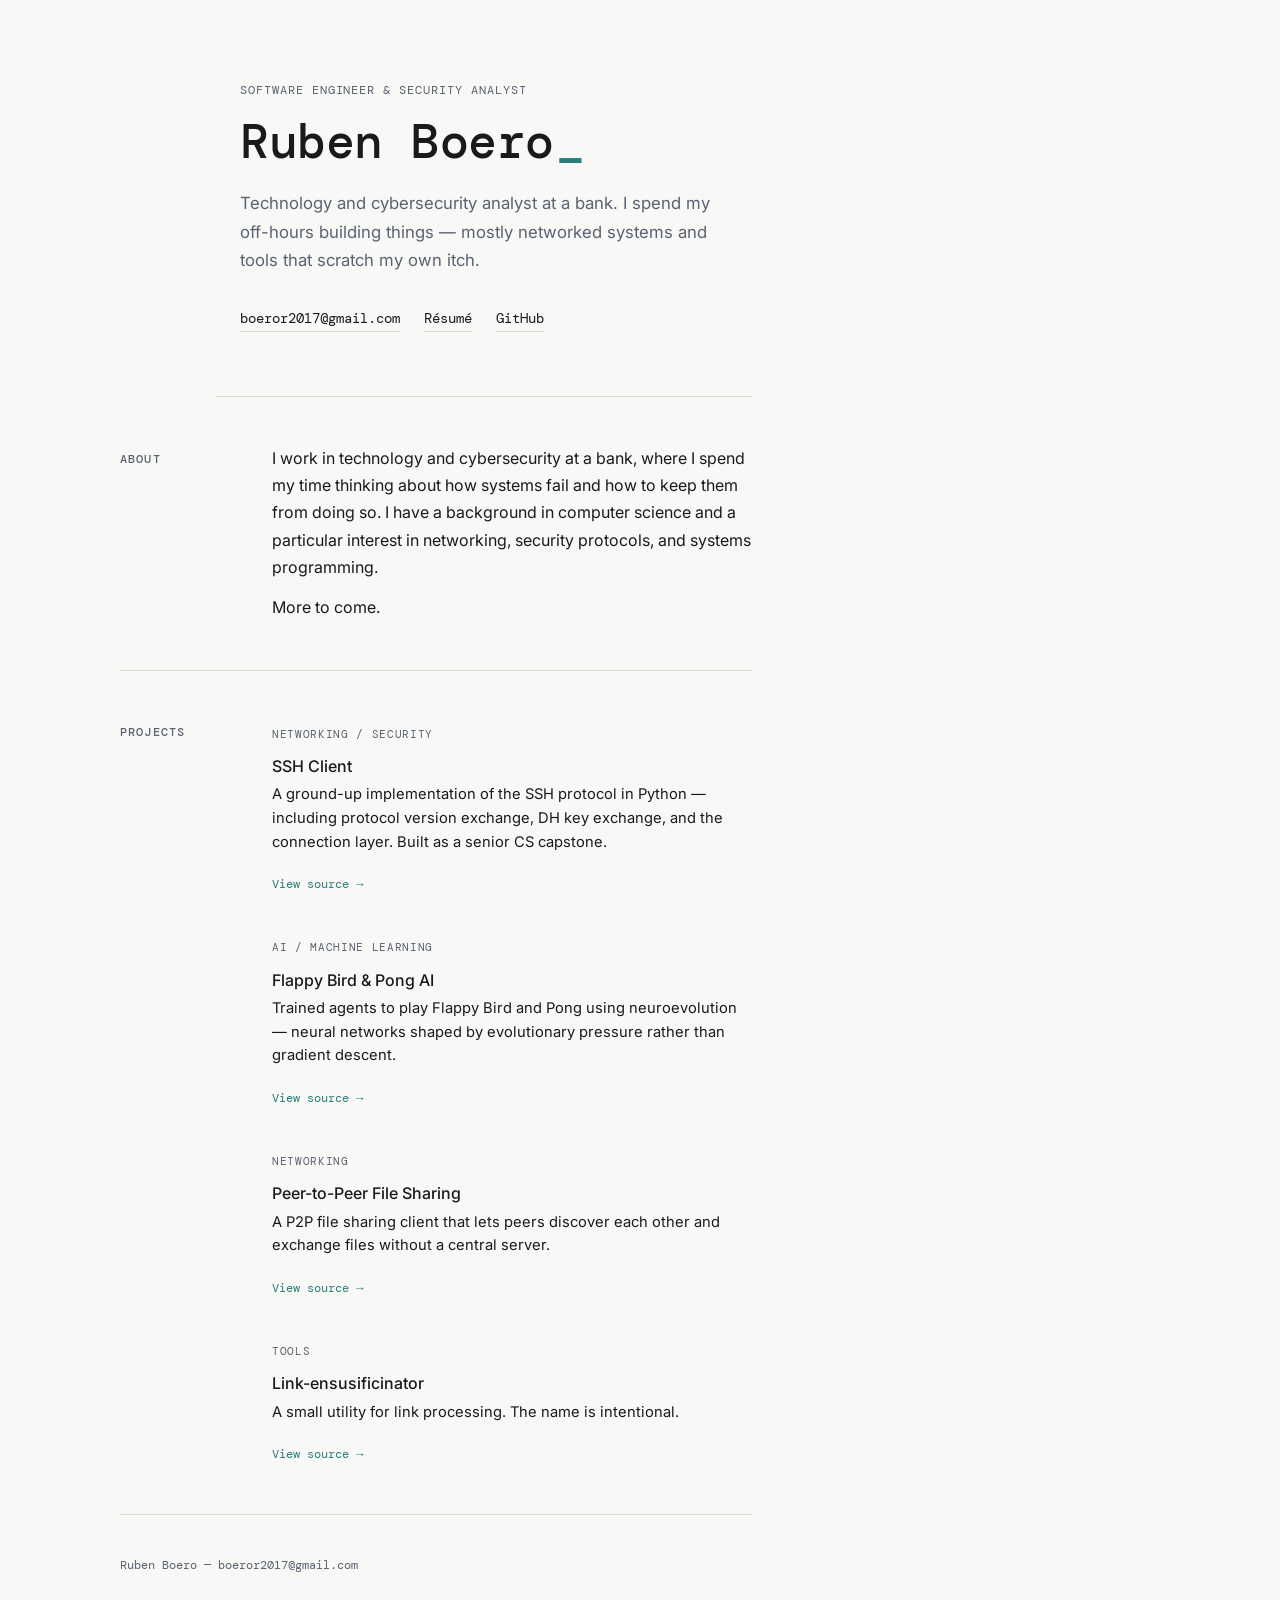
==== commit e2a7becf: "1st vibe coded iteration of improving look of site" ====
--- a/index.html
+++ b/index.html
@@ -1,45 +1,98 @@
 <!doctype html>
-<html lang="en" data-theme="light">
-    <head>
-        <meta charset="utf-8">
-        <meta name="viewport" content="width=device-width, initial-scale=1">
-        <!-- remove the data-theme from html tag and comment below back in for site theme to match browser theme -->
-        <!-- <meta name="color-scheme" content="light dark"> -->
-        <link rel="stylesheet" href="pico.min.css">
-        <link rel ="icon" type="image/x-icon" href="/assets/favicon.ico">
-        <title>Ruben Boero</title>
-    </head>
-    <body>
-        <header class="container">
-            <hgroup>
-                <h1>Ruben Boero</h1>
-                <p>
-                    <a href="mailto:boeror2017@gmail.com">boeror2017@gmail.com</a> • 
-                    <a target="_blank" href="https://docs.google.com/document/d/1vT_eoCZJGenQ4_oWjg7YuSSrxY6vAHO7PRCe27uHYp8/edit?usp=sharing">Resume</a> • 
-                    <a target="_blank" href="https://github.com/rubenboero21">GitHub</a>
-                </p>
-                <p>This is the start of my site :)</p>
-            </hgroup>
-        </header>
+<html lang="en">
+<head>
+  <meta charset="utf-8">
+  <meta name="viewport" content="width=device-width, initial-scale=1">
+  <link rel="icon" type="image/x-icon" href="/assets/favicon.ico">
+  <title>Ruben Boero</title>
+  <link rel="preconnect" href="https://fonts.googleapis.com">
+  <link rel="preconnect" href="https://fonts.gstatic.com" crossorigin>
+  <link href="https://fonts.googleapis.com/css2?family=DM+Mono:wght@400;500&family=Inter:wght@400;500&display=swap" rel="stylesheet">
+  <link rel="stylesheet" href="style.css">
+</head>
+<body>
 
-        <header class="container">
-            <h3>About me</h3>
-            <p>I'm a technology/cybersecurity analyst at a bank.</p>
-            <p>More to come</p>
-        </header>
+  <main>
 
-        <header class="container">
-            <h3>Project highlights</h3>
-            <ul>
-                <li><a target="_blank" href="https://github.com/rubenboero21/cs-comps/tree/main">SSH client</a></li>
-                <ul>
-                    <li><a href="sshClient.html">SSH client project site</a></li>
-                </ul>
-                <li><a target="_blank" href="https://github.com/bernsteinb1/CS321_Final">Flappy Bird and Pong AI trained via neuroevolution</a></li>
-                <li><a target="_blank" href="https://github.com/Clean-Hands/p2p_client">Peer-to-peer file sharing application</a></li>
-                <li><a target="_blank" href="https://github.com/rubenboero21/link-ensusificinator">Link-ensusificinator</a></li>
-                <li>More to come!</li>
-            </ul>
-        </header>
-    </body>
+    <section class="hero">
+      <div class="hero-inner">
+        <span class="eyebrow">Software Engineer &amp; Security Analyst</span>
+        <h1>Ruben Boero<span class="cursor" aria-hidden="true">_</span></h1>
+        <p class="hero-sub">Technology and cybersecurity analyst at a bank. I spend my off-hours building things — mostly networked systems and tools that scratch my own itch.</p>
+        <nav class="hero-links">
+          <a href="mailto:boeror2017@gmail.com">boeror2017@gmail.com</a>
+          <a href="https://docs.google.com/document/d/1vT_eoCZJGenQ4_oWjg7YuSSrxY6vAHO7PRCe27uHYp8/edit?usp=sharing" target="_blank" rel="noopener">Résumé</a>
+          <a href="https://github.com/rubenboero21" target="_blank" rel="noopener">GitHub</a>
+        </nav>
+      </div>
+    </section>
+
+    <section class="content-section">
+      <h2 class="section-label">About</h2>
+      <div class="section-body">
+        <p>I work in technology and cybersecurity at a bank, where I spend my time thinking about how systems fail and how to keep them from doing so. I have a background in computer science and a particular interest in networking, security protocols, and systems programming.</p>
+        <p>More to come.</p>
+      </div>
+    </section>
+
+    <section class="content-section">
+      <h2 class="section-label">Projects</h2>
+      <div class="section-body">
+        <ul class="project-list">
+
+          <li class="project-item">
+            <div class="project-meta">
+              <span class="project-tag">Networking / Security</span>
+            </div>
+            <div class="project-detail">
+              <a class="project-title" href="sshClient.html">SSH Client</a>
+              <p class="project-desc">A ground-up implementation of the SSH protocol in Python — including protocol version exchange, DH key exchange, and the connection layer. Built as a senior CS capstone.</p>
+              <a class="project-code" href="https://github.com/rubenboero21/cs-comps/tree/main" target="_blank" rel="noopener">View source →</a>
+            </div>
+          </li>
+
+          <li class="project-item">
+            <div class="project-meta">
+              <span class="project-tag">AI / Machine Learning</span>
+            </div>
+            <div class="project-detail">
+              <a class="project-title" href="https://github.com/bernsteinb1/CS321_Final" target="_blank" rel="noopener">Flappy Bird &amp; Pong AI</a>
+              <p class="project-desc">Trained agents to play Flappy Bird and Pong using neuroevolution — neural networks shaped by evolutionary pressure rather than gradient descent.</p>
+              <a class="project-code" href="https://github.com/bernsteinb1/CS321_Final" target="_blank" rel="noopener">View source →</a>
+            </div>
+          </li>
+
+          <li class="project-item">
+            <div class="project-meta">
+              <span class="project-tag">Networking</span>
+            </div>
+            <div class="project-detail">
+              <a class="project-title" href="https://github.com/Clean-Hands/p2p_client" target="_blank" rel="noopener">Peer-to-Peer File Sharing</a>
+              <p class="project-desc">A P2P file sharing client that lets peers discover each other and exchange files without a central server.</p>
+              <a class="project-code" href="https://github.com/Clean-Hands/p2p_client" target="_blank" rel="noopener">View source →</a>
+            </div>
+          </li>
+
+          <li class="project-item">
+            <div class="project-meta">
+              <span class="project-tag">Tools</span>
+            </div>
+            <div class="project-detail">
+              <a class="project-title" href="https://github.com/rubenboero21/link-ensusificinator" target="_blank" rel="noopener">Link-ensusificinator</a>
+              <p class="project-desc">A small utility for link processing. The name is intentional.</p>
+              <a class="project-code" href="https://github.com/rubenboero21/link-ensusificinator" target="_blank" rel="noopener">View source →</a>
+            </div>
+          </li>
+
+        </ul>
+      </div>
+    </section>
+
+  </main>
+
+  <footer>
+    <p>Ruben Boero &mdash; <a href="mailto:boeror2017@gmail.com">boeror2017@gmail.com</a></p>
+  </footer>
+
+</body>
 </html>
--- a/style.css
+++ b/style.css
@@ -0,0 +1,237 @@
+/* ─── Tokens ─────────────────────────────────────────────── */
+:root {
+  --bg:          #F8F8F6;
+  --text:        #1A1A1A;
+  --text-muted:  #5A6270;
+  --accent:      #2D7D78;
+  --accent-dim:  #1f5e5a;
+  --rule:        #DDDDD9;
+  --mono:        'DM Mono', 'Fira Mono', monospace;
+  --sans:        'Inter', system-ui, sans-serif;
+}
+
+/* ─── Reset ──────────────────────────────────────────────── */
+*, *::before, *::after { box-sizing: border-box; margin: 0; padding: 0; }
+
+html { font-size: 16px; }
+
+body {
+  background: var(--bg);
+  color: var(--text);
+  font-family: var(--sans);
+  font-size: 1rem;
+  line-height: 1.7;
+  -webkit-font-smoothing: antialiased;
+}
+
+a {
+  color: var(--accent);
+  text-decoration: none;
+}
+a:hover { color: var(--accent-dim); text-decoration: underline; }
+a:focus-visible {
+  outline: 2px solid var(--accent);
+  outline-offset: 3px;
+  border-radius: 2px;
+}
+
+/* ─── Layout ─────────────────────────────────────────────── */
+main, footer {
+  max-width: 680px;
+  margin: 0 auto 0 6rem;
+  padding: 0 1.5rem;
+}
+
+@media (max-width: 820px) {
+  main, footer {
+    margin: 0 auto;
+  }
+  .hero {
+    margin: 0 auto;
+  }
+}
+
+/* ─── Hero ───────────────────────────────────────────────── */
+.hero {
+  max-width: 680px;
+  margin: 0 auto 0 6rem;
+  padding: 0 1.5rem;
+  padding-top: 5rem;
+  padding-bottom: 4rem;
+  border-bottom: 1px solid var(--rule);
+}
+
+.eyebrow {
+  display: block;
+  font-family: var(--mono);
+  font-size: 0.75rem;
+  letter-spacing: 0.08em;
+  color: var(--text-muted);
+  text-transform: uppercase;
+  margin-bottom: 1rem;
+}
+
+h1 {
+  font-family: var(--mono);
+  font-size: clamp(2rem, 6vw, 3rem);
+  font-weight: 500;
+  letter-spacing: -0.01em;
+  line-height: 1.1;
+  margin-bottom: 1.25rem;
+  color: var(--text);
+}
+
+.cursor {
+  display: inline-block;
+  color: var(--accent);
+  animation: blink 1.1s step-end infinite;
+  margin-left: 2px;
+}
+
+@keyframes blink {
+  0%, 100% { opacity: 1; }
+  50%       { opacity: 0; }
+}
+
+@media (prefers-reduced-motion: reduce) {
+  .cursor { animation: none; opacity: 1; }
+}
+
+.hero-sub {
+  font-size: 1.05rem;
+  color: var(--text-muted);
+  max-width: 520px;
+  margin-bottom: 2rem;
+}
+
+.hero-links {
+  display: flex;
+  flex-wrap: wrap;
+  gap: 0.25rem 1.5rem;
+  font-family: var(--mono);
+  font-size: 0.85rem;
+}
+
+.hero-links a {
+  color: var(--text);
+  border-bottom: 1px solid var(--rule);
+  padding-bottom: 1px;
+  transition: border-color 0.15s, color 0.15s;
+}
+.hero-links a:hover {
+  color: var(--accent);
+  border-color: var(--accent);
+  text-decoration: none;
+}
+
+/* ─── Content sections ───────────────────────────────────── */
+.content-section {
+  display: grid;
+  grid-template-columns: 120px 1fr;
+  gap: 2rem;
+  padding: 3rem 0;
+  border-bottom: 1px solid var(--rule);
+}
+
+.section-label {
+  font-family: var(--mono);
+  font-size: 0.72rem;
+  font-weight: 500;
+  letter-spacing: 0.1em;
+  text-transform: uppercase;
+  color: var(--text-muted);
+  padding-top: 0.3rem;
+}
+
+.section-body p {
+  color: var(--text);
+  margin-bottom: 0.85rem;
+}
+.section-body p:last-child { margin-bottom: 0; }
+
+/* ─── Project list ───────────────────────────────────────── */
+.project-list {
+  list-style: none;
+  display: flex;
+  flex-direction: column;
+  gap: 2.25rem;
+}
+
+.project-item {
+  display: flex;
+  flex-direction: column;
+  gap: 0.35rem;
+}
+
+.project-tag {
+  font-family: var(--mono);
+  font-size: 0.7rem;
+  letter-spacing: 0.06em;
+  text-transform: uppercase;
+  color: var(--text-muted);
+}
+
+.project-title {
+  display: block;
+  font-size: 1rem;
+  font-weight: 500;
+  color: var(--text);
+  margin-top: 0.1rem;
+}
+.project-title:hover {
+  color: var(--accent);
+  text-decoration: none;
+}
+
+.project-desc {
+  font-size: 0.92rem;
+  color: var(--text-muted);
+  line-height: 1.6;
+  margin-top: 0.2rem;
+}
+
+.project-code {
+  display: inline-block;
+  margin-top: 0.4rem;
+  font-family: var(--mono);
+  font-size: 0.78rem;
+  color: var(--accent);
+}
+.project-code:hover { color: var(--accent-dim); }
+
+/* ─── Contributor list ───────────────────────────────────── */
+.contributor-list {
+  list-style: none;
+  display: flex;
+  flex-direction: column;
+  gap: 0.4rem;
+  font-size: 0.95rem;
+}
+
+.contributor-advisor {
+  margin-top: 0.4rem;
+  color: var(--text-muted);
+  font-size: 0.88rem;
+}
+
+/* ─── Footer ─────────────────────────────────────────────── */
+footer {
+  padding-top: 2.5rem;
+  padding-bottom: 3rem;
+  font-family: var(--mono);
+  font-size: 0.78rem;
+  color: var(--text-muted);
+}
+footer a { color: var(--text-muted); }
+footer a:hover { color: var(--accent); }
+
+/* ─── Responsive ─────────────────────────────────────────── */
+@media (max-width: 600px) {
+  .content-section {
+    grid-template-columns: 1fr;
+    gap: 0.75rem;
+    padding: 2.25rem 0;
+  }
+
+  .hero { padding-top: 3rem; padding-bottom: 2.5rem; }
+}
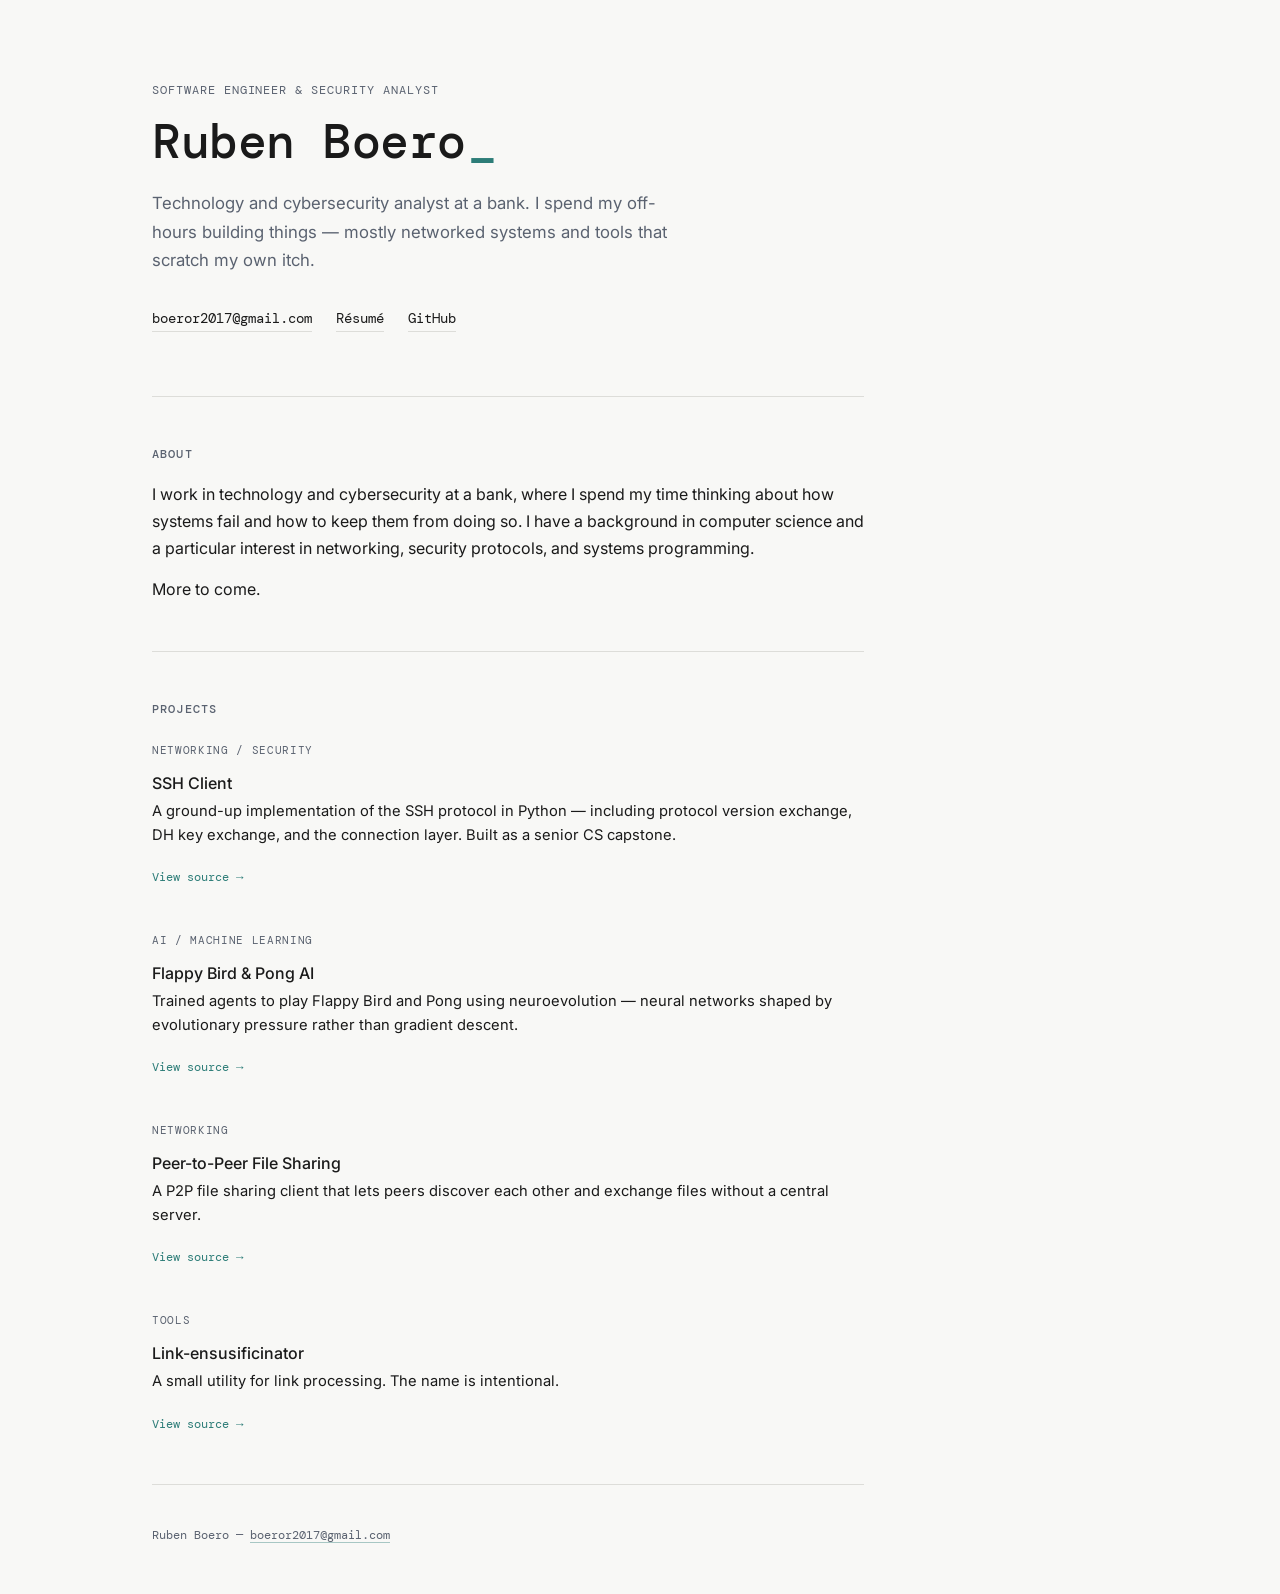
==== commit de2b1cb4: "Left aligned text" ====
--- a/index.html
+++ b/index.html
@@ -15,16 +15,14 @@
   <main>
 
     <section class="hero">
-      <div class="hero-inner">
-        <span class="eyebrow">Software Engineer &amp; Security Analyst</span>
-        <h1>Ruben Boero<span class="cursor" aria-hidden="true">_</span></h1>
-        <p class="hero-sub">Technology and cybersecurity analyst at a bank. I spend my off-hours building things — mostly networked systems and tools that scratch my own itch.</p>
-        <nav class="hero-links">
-          <a href="mailto:boeror2017@gmail.com">boeror2017@gmail.com</a>
-          <a href="https://docs.google.com/document/d/1vT_eoCZJGenQ4_oWjg7YuSSrxY6vAHO7PRCe27uHYp8/edit?usp=sharing" target="_blank" rel="noopener">Résumé</a>
-          <a href="https://github.com/rubenboero21" target="_blank" rel="noopener">GitHub</a>
-        </nav>
-      </div>
+      <span class="eyebrow">Software Engineer &amp; Security Analyst</span>
+      <h1>Ruben Boero<span class="cursor" aria-hidden="true">_</span></h1>
+      <p class="hero-sub">Technology and cybersecurity analyst at a bank. I spend my off-hours building things — mostly networked systems and tools that scratch my own itch.</p>
+      <nav class="hero-links">
+        <a href="mailto:boeror2017@gmail.com">boeror2017@gmail.com</a>
+        <a href="https://docs.google.com/document/d/1vT_eoCZJGenQ4_oWjg7YuSSrxY6vAHO7PRCe27uHYp8/edit?usp=sharing" target="_blank" rel="noopener">Résumé</a>
+        <a href="https://github.com/rubenboero21" target="_blank" rel="noopener">GitHub</a>
+      </nav>
     </section>
 
     <section class="content-section">
--- a/style.css
+++ b/style.css
@@ -26,9 +26,14 @@
 
 a {
   color: var(--accent);
-  text-decoration: none;
-}
-a:hover { color: var(--accent-dim); text-decoration: underline; }
+  text-decoration: underline;
+  text-underline-offset: 3px;
+  text-decoration-color: color-mix(in srgb, var(--accent) 40%, transparent);
+}
+a:hover {
+  color: var(--accent-dim);
+  text-decoration-color: var(--accent-dim);
+}
 a:focus-visible {
   outline: 2px solid var(--accent);
   outline-offset: 3px;
@@ -36,26 +41,20 @@
 }
 
 /* ─── Layout ─────────────────────────────────────────────── */
+body {
+  padding-left: max(3rem, 10vw);
+}
+
 main, footer {
-  max-width: 680px;
-  margin: 0 auto 0 6rem;
+  max-width: 760px;
   padding: 0 1.5rem;
 }
 
-@media (max-width: 820px) {
-  main, footer {
-    margin: 0 auto;
-  }
-  .hero {
-    margin: 0 auto;
-  }
-}
-
-/* ─── Hero ───────────────────────────────────────────────── */
+@media (max-width: 600px) {
+  body { padding-left: 0; }
+  .hero { padding-top: 3rem; padding-bottom: 2.5rem; }
+}
 .hero {
-  max-width: 680px;
-  margin: 0 auto 0 6rem;
-  padding: 0 1.5rem;
   padding-top: 5rem;
   padding-bottom: 4rem;
   border-bottom: 1px solid var(--rule);
@@ -69,6 +68,14 @@
   color: var(--text-muted);
   text-transform: uppercase;
   margin-bottom: 1rem;
+}
+
+.eyebrow a {
+  text-decoration: none;
+  color: var(--text-muted);
+}
+.eyebrow a:hover {
+  color: var(--accent);
 }
 
 h1 {
@@ -114,6 +121,7 @@
 
 .hero-links a {
   color: var(--text);
+  text-decoration: none;
   border-bottom: 1px solid var(--rule);
   padding-bottom: 1px;
   transition: border-color 0.15s, color 0.15s;
@@ -126,9 +134,6 @@
 
 /* ─── Content sections ───────────────────────────────────── */
 .content-section {
-  display: grid;
-  grid-template-columns: 120px 1fr;
-  gap: 2rem;
   padding: 3rem 0;
   border-bottom: 1px solid var(--rule);
 }
@@ -140,7 +145,7 @@
   letter-spacing: 0.1em;
   text-transform: uppercase;
   color: var(--text-muted);
-  padding-top: 0.3rem;
+  margin-bottom: 1rem;
 }
 
 .section-body p {
@@ -176,6 +181,7 @@
   font-size: 1rem;
   font-weight: 500;
   color: var(--text);
+  text-decoration: none;
   margin-top: 0.1rem;
 }
 .project-title:hover {
@@ -196,8 +202,9 @@
   font-family: var(--mono);
   font-size: 0.78rem;
   color: var(--accent);
-}
-.project-code:hover { color: var(--accent-dim); }
+  text-decoration: none;
+}
+.project-code:hover { color: var(--accent-dim); text-decoration: underline; }
 
 /* ─── Contributor list ───────────────────────────────────── */
 .contributor-list {
@@ -227,11 +234,6 @@
 
 /* ─── Responsive ─────────────────────────────────────────── */
 @media (max-width: 600px) {
-  .content-section {
-    grid-template-columns: 1fr;
-    gap: 0.75rem;
-    padding: 2.25rem 0;
-  }
-
-  .hero { padding-top: 3rem; padding-bottom: 2.5rem; }
-}
+  .content-section { padding: 2rem 0; }
+  .hero { padding-top: 3rem; padding-bottom: 2rem; }
+}
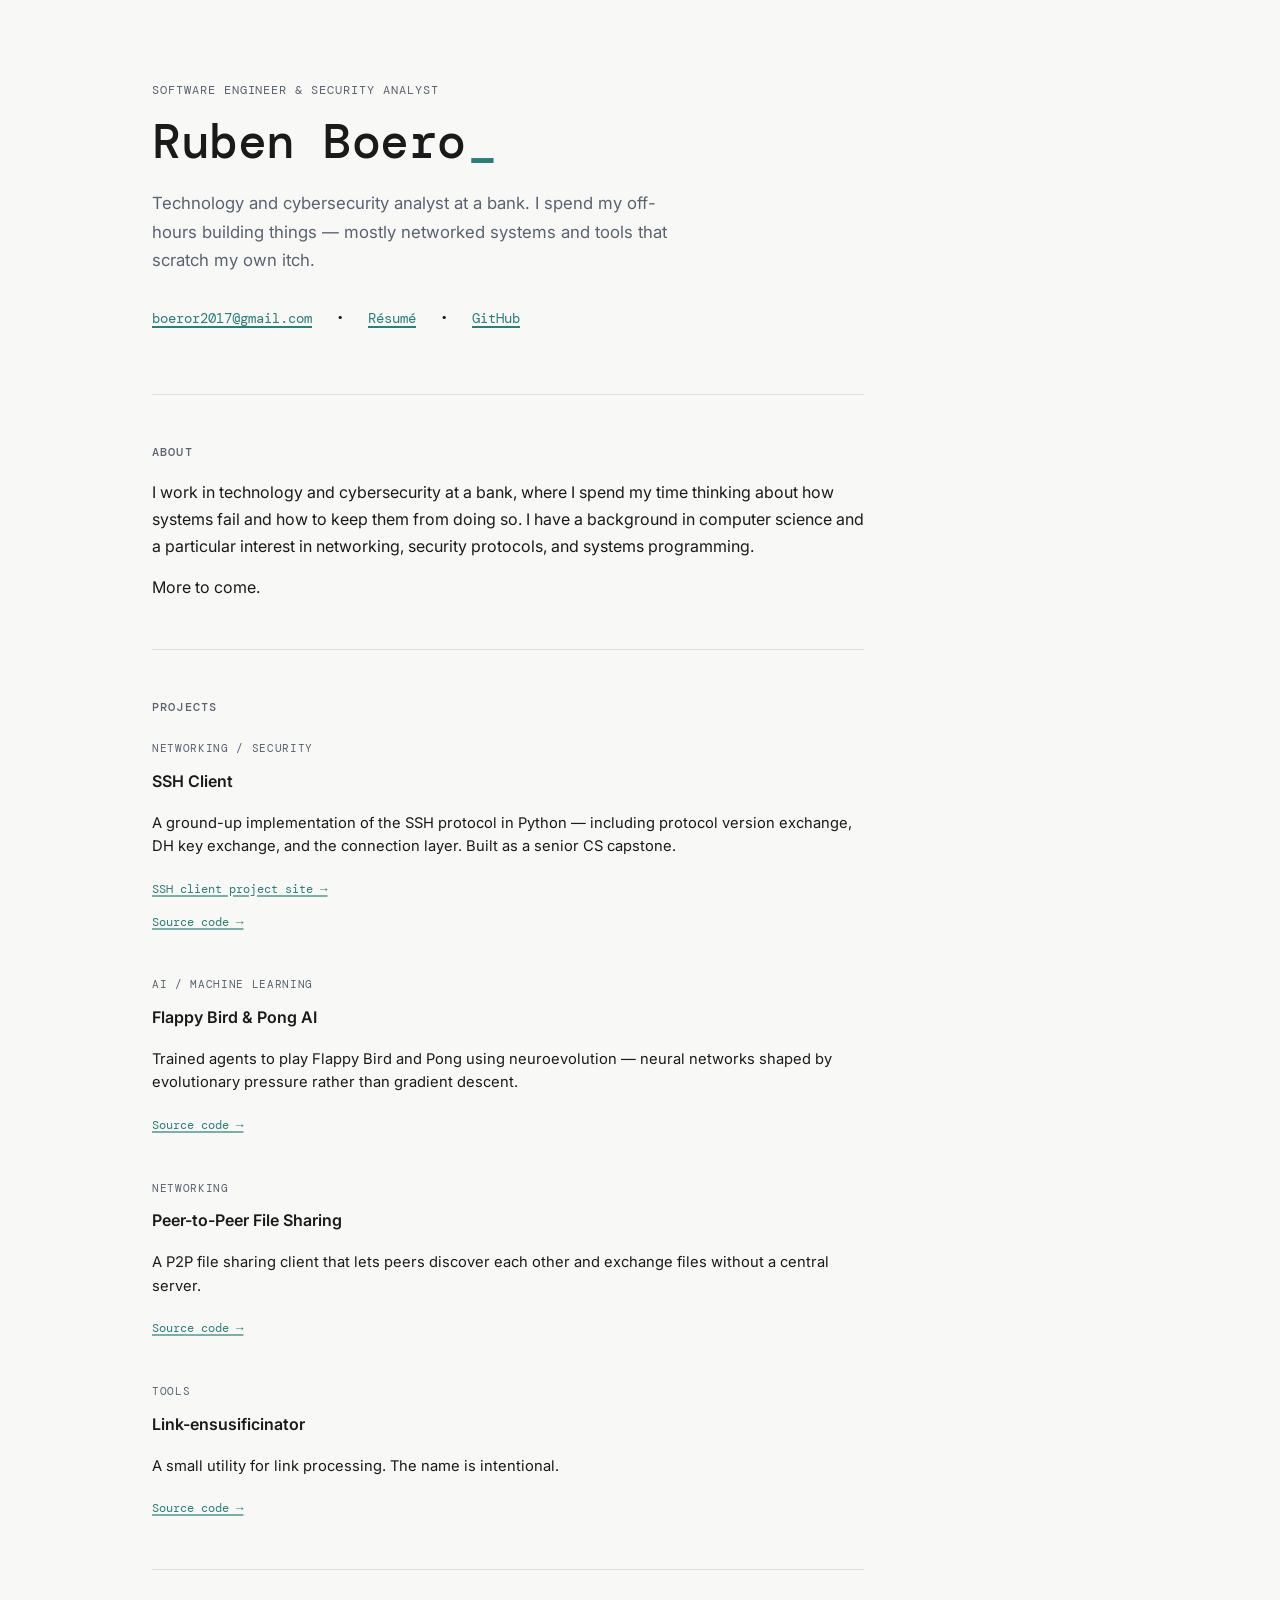
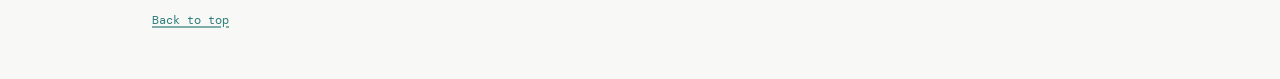
==== commit 17a2e54d: "Modified links and wording of links" ====
--- a/index.html
+++ b/index.html
@@ -20,7 +20,9 @@
       <p class="hero-sub">Technology and cybersecurity analyst at a bank. I spend my off-hours building things — mostly networked systems and tools that scratch my own itch.</p>
       <nav class="hero-links">
         <a href="mailto:boeror2017@gmail.com">boeror2017@gmail.com</a>
+        <p>•</p>
         <a href="https://docs.google.com/document/d/1vT_eoCZJGenQ4_oWjg7YuSSrxY6vAHO7PRCe27uHYp8/edit?usp=sharing" target="_blank" rel="noopener">Résumé</a>
+        <p>•</p>
         <a href="https://github.com/rubenboero21" target="_blank" rel="noopener">GitHub</a>
       </nav>
     </section>
@@ -43,9 +45,20 @@
               <span class="project-tag">Networking / Security</span>
             </div>
             <div class="project-detail">
-              <a class="project-title" href="sshClient.html">SSH Client</a>
+              <p class="project-title">SSH Client</p>
               <p class="project-desc">A ground-up implementation of the SSH protocol in Python — including protocol version exchange, DH key exchange, and the connection layer. Built as a senior CS capstone.</p>
-              <a class="project-code" href="https://github.com/rubenboero21/cs-comps/tree/main" target="_blank" rel="noopener">View source →</a>
+              <div class="project-links">
+                <a class="project-code" href="sshClient.html" target="_blank" rel="noopener">
+                  SSH client project site  →
+                </a>
+
+                <a class="project-code"
+                  href="https://github.com/rubenboero21/cs-comps/tree/main"
+                  target="_blank"
+                  rel="noopener">
+                  Source code →
+                </a>
+              </div>
             </div>
           </li>
 
@@ -54,9 +67,9 @@
               <span class="project-tag">AI / Machine Learning</span>
             </div>
             <div class="project-detail">
-              <a class="project-title" href="https://github.com/bernsteinb1/CS321_Final" target="_blank" rel="noopener">Flappy Bird &amp; Pong AI</a>
+              <p class="project-title">Flappy Bird &amp; Pong AI</p>
               <p class="project-desc">Trained agents to play Flappy Bird and Pong using neuroevolution — neural networks shaped by evolutionary pressure rather than gradient descent.</p>
-              <a class="project-code" href="https://github.com/bernsteinb1/CS321_Final" target="_blank" rel="noopener">View source →</a>
+              <a class="project-code" href="https://github.com/bernsteinb1/CS321_Final" target="_blank" rel="noopener">Source code →</a>
             </div>
           </li>
 
@@ -65,9 +78,9 @@
               <span class="project-tag">Networking</span>
             </div>
             <div class="project-detail">
-              <a class="project-title" href="https://github.com/Clean-Hands/p2p_client" target="_blank" rel="noopener">Peer-to-Peer File Sharing</a>
+              <p class="project-title">Peer-to-Peer File Sharing</p>
               <p class="project-desc">A P2P file sharing client that lets peers discover each other and exchange files without a central server.</p>
-              <a class="project-code" href="https://github.com/Clean-Hands/p2p_client" target="_blank" rel="noopener">View source →</a>
+              <a class="project-code" href="https://github.com/Clean-Hands/p2p_client" target="_blank" rel="noopener">Source code →</a>
             </div>
           </li>
 
@@ -76,9 +89,9 @@
               <span class="project-tag">Tools</span>
             </div>
             <div class="project-detail">
-              <a class="project-title" href="https://github.com/rubenboero21/link-ensusificinator" target="_blank" rel="noopener">Link-ensusificinator</a>
+              <p class="project-title">Link-ensusificinator</p>
               <p class="project-desc">A small utility for link processing. The name is intentional.</p>
-              <a class="project-code" href="https://github.com/rubenboero21/link-ensusificinator" target="_blank" rel="noopener">View source →</a>
+              <a class="project-code" href="https://github.com/rubenboero21/link-ensusificinator" target="_blank" rel="noopener">Source code →</a>
             </div>
           </li>
 
@@ -89,7 +102,8 @@
   </main>
 
   <footer>
-    <p>Ruben Boero &mdash; <a href="mailto:boeror2017@gmail.com">boeror2017@gmail.com</a></p>
+    <!-- <p>Ruben Boero</p> -->
+    <p><a href="#">Back to top</a></p> 
   </footer>
 
 </body>
--- a/style.css
+++ b/style.css
@@ -4,16 +4,22 @@
   --text:        #1A1A1A;
   --text-muted:  #5A6270;
   --accent:      #2D7D78;
-  --accent-dim:  #1f5e5a;
+  --accent-dim:  #1F5E5A;
   --rule:        #DDDDD9;
   --mono:        'DM Mono', 'Fira Mono', monospace;
   --sans:        'Inter', system-ui, sans-serif;
 }
 
 /* ─── Reset ──────────────────────────────────────────────── */
-*, *::before, *::after { box-sizing: border-box; margin: 0; padding: 0; }
-
-html { font-size: 16px; }
+*, *::before, *::after {
+  box-sizing: border-box;
+  margin: 0;
+  padding: 0;
+}
+
+html {
+  font-size: 16px;
+}
 
 body {
   background: var(--bg);
@@ -24,16 +30,23 @@
   -webkit-font-smoothing: antialiased;
 }
 
+/* ─── Global Links ───────────────────────────────────────── */
 a {
   color: var(--accent);
   text-decoration: underline;
-  text-underline-offset: 3px;
-  text-decoration-color: color-mix(in srgb, var(--accent) 40%, transparent);
-}
+  text-decoration-thickness: 2px;
+  text-underline-offset: 0.18em;
+  text-decoration-color: color-mix(in srgb, var(--accent) 60%, transparent);
+  transition:
+    color 0.15s ease,
+    text-decoration-color 0.15s ease;
+}
+
 a:hover {
   color: var(--accent-dim);
-  text-decoration-color: var(--accent-dim);
-}
+  text-decoration-color: currentColor;
+}
+
 a:focus-visible {
   outline: 2px solid var(--accent);
   outline-offset: 3px;
@@ -45,15 +58,24 @@
   padding-left: max(3rem, 10vw);
 }
 
-main, footer {
+main,
+footer {
   max-width: 760px;
   padding: 0 1.5rem;
 }
 
 @media (max-width: 600px) {
-  body { padding-left: 0; }
-  .hero { padding-top: 3rem; padding-bottom: 2.5rem; }
-}
+  body {
+    padding-left: 0;
+  }
+
+  .hero {
+    padding-top: 3rem;
+    padding-bottom: 2.5rem;
+  }
+}
+
+/* ─── Hero ───────────────────────────────────────────────── */
 .hero {
   padding-top: 5rem;
   padding-bottom: 4rem;
@@ -71,11 +93,12 @@
 }
 
 .eyebrow a {
-  text-decoration: none;
-  color: var(--text-muted);
-}
+  color: var(--accent);
+  text-decoration: underline;
+}
+
 .eyebrow a:hover {
-  color: var(--accent);
+  color: var(--accent-dim);
 }
 
 h1 {
@@ -96,12 +119,20 @@
 }
 
 @keyframes blink {
-  0%, 100% { opacity: 1; }
-  50%       { opacity: 0; }
+  0%, 100% {
+    opacity: 1;
+  }
+
+  50% {
+    opacity: 0;
+  }
 }
 
 @media (prefers-reduced-motion: reduce) {
-  .cursor { animation: none; opacity: 1; }
+  .cursor {
+    animation: none;
+    opacity: 1;
+  }
 }
 
 .hero-sub {
@@ -120,19 +151,19 @@
 }
 
 .hero-links a {
-  color: var(--text);
-  text-decoration: none;
-  border-bottom: 1px solid var(--rule);
-  padding-bottom: 1px;
-  transition: border-color 0.15s, color 0.15s;
-}
+  color: var(--accent);
+  text-decoration: underline;
+  text-decoration-thickness: 2px;
+  text-underline-offset: 0.2em;
+  border: none;
+  padding-bottom: 0;
+}
+
 .hero-links a:hover {
-  color: var(--accent);
-  border-color: var(--accent);
-  text-decoration: none;
-}
-
-/* ─── Content sections ───────────────────────────────────── */
+  color: var(--accent-dim);
+}
+
+/* ─── Content Sections ───────────────────────────────────── */
 .content-section {
   padding: 3rem 0;
   border-bottom: 1px solid var(--rule);
@@ -152,9 +183,12 @@
   color: var(--text);
   margin-bottom: 0.85rem;
 }
-.section-body p:last-child { margin-bottom: 0; }
-
-/* ─── Project list ───────────────────────────────────────── */
+
+.section-body p:last-child {
+  margin-bottom: 0;
+}
+
+/* ─── Projects ───────────────────────────────────────────── */
 .project-list {
   list-style: none;
   display: flex;
@@ -177,17 +211,29 @@
 }
 
 .project-title {
-  display: block;
+  display: inline-block;
+  width: fit-content;
   font-size: 1rem;
-  font-weight: 500;
-  color: var(--text);
-  text-decoration: none;
+  font-weight: 600;
+  /* color: var(--text); */
+  color: var(--accent);
+  /* text-decoration: underline; */
+  text-decoration-thickness: 2px;
+  text-underline-offset: 0.18em;
   margin-top: 0.1rem;
 }
-.project-title:hover {
-  color: var(--accent);
-  text-decoration: none;
-}
+
+.project-links {
+  display: flex;
+  flex-direction: column;
+  gap: 0.35rem;
+  margin-top: 0.5rem;
+  align-items: flex-start; /* prevents links from stretching */
+}
+
+/* .project-title:hover {
+  color: var(--accent-dim);
+} */
 
 .project-desc {
   font-size: 0.92rem;
@@ -201,12 +247,9 @@
   margin-top: 0.4rem;
   font-family: var(--mono);
   font-size: 0.78rem;
-  color: var(--accent);
-  text-decoration: none;
-}
-.project-code:hover { color: var(--accent-dim); text-decoration: underline; }
-
-/* ─── Contributor list ───────────────────────────────────── */
+}
+
+/* ─── Contributors ───────────────────────────────────────── */
 .contributor-list {
   list-style: none;
   display: flex;
@@ -229,11 +272,23 @@
   font-size: 0.78rem;
   color: var(--text-muted);
 }
-footer a { color: var(--text-muted); }
-footer a:hover { color: var(--accent); }
+
+footer a {
+  color: var(--accent);
+}
+
+footer a:hover {
+  color: var(--accent-dim);
+}
 
 /* ─── Responsive ─────────────────────────────────────────── */
 @media (max-width: 600px) {
-  .content-section { padding: 2rem 0; }
-  .hero { padding-top: 3rem; padding-bottom: 2rem; }
-}
+  .content-section {
+    padding: 2rem 0;
+  }
+
+  .hero {
+    padding-top: 3rem;
+    padding-bottom: 2rem;
+  }
+}
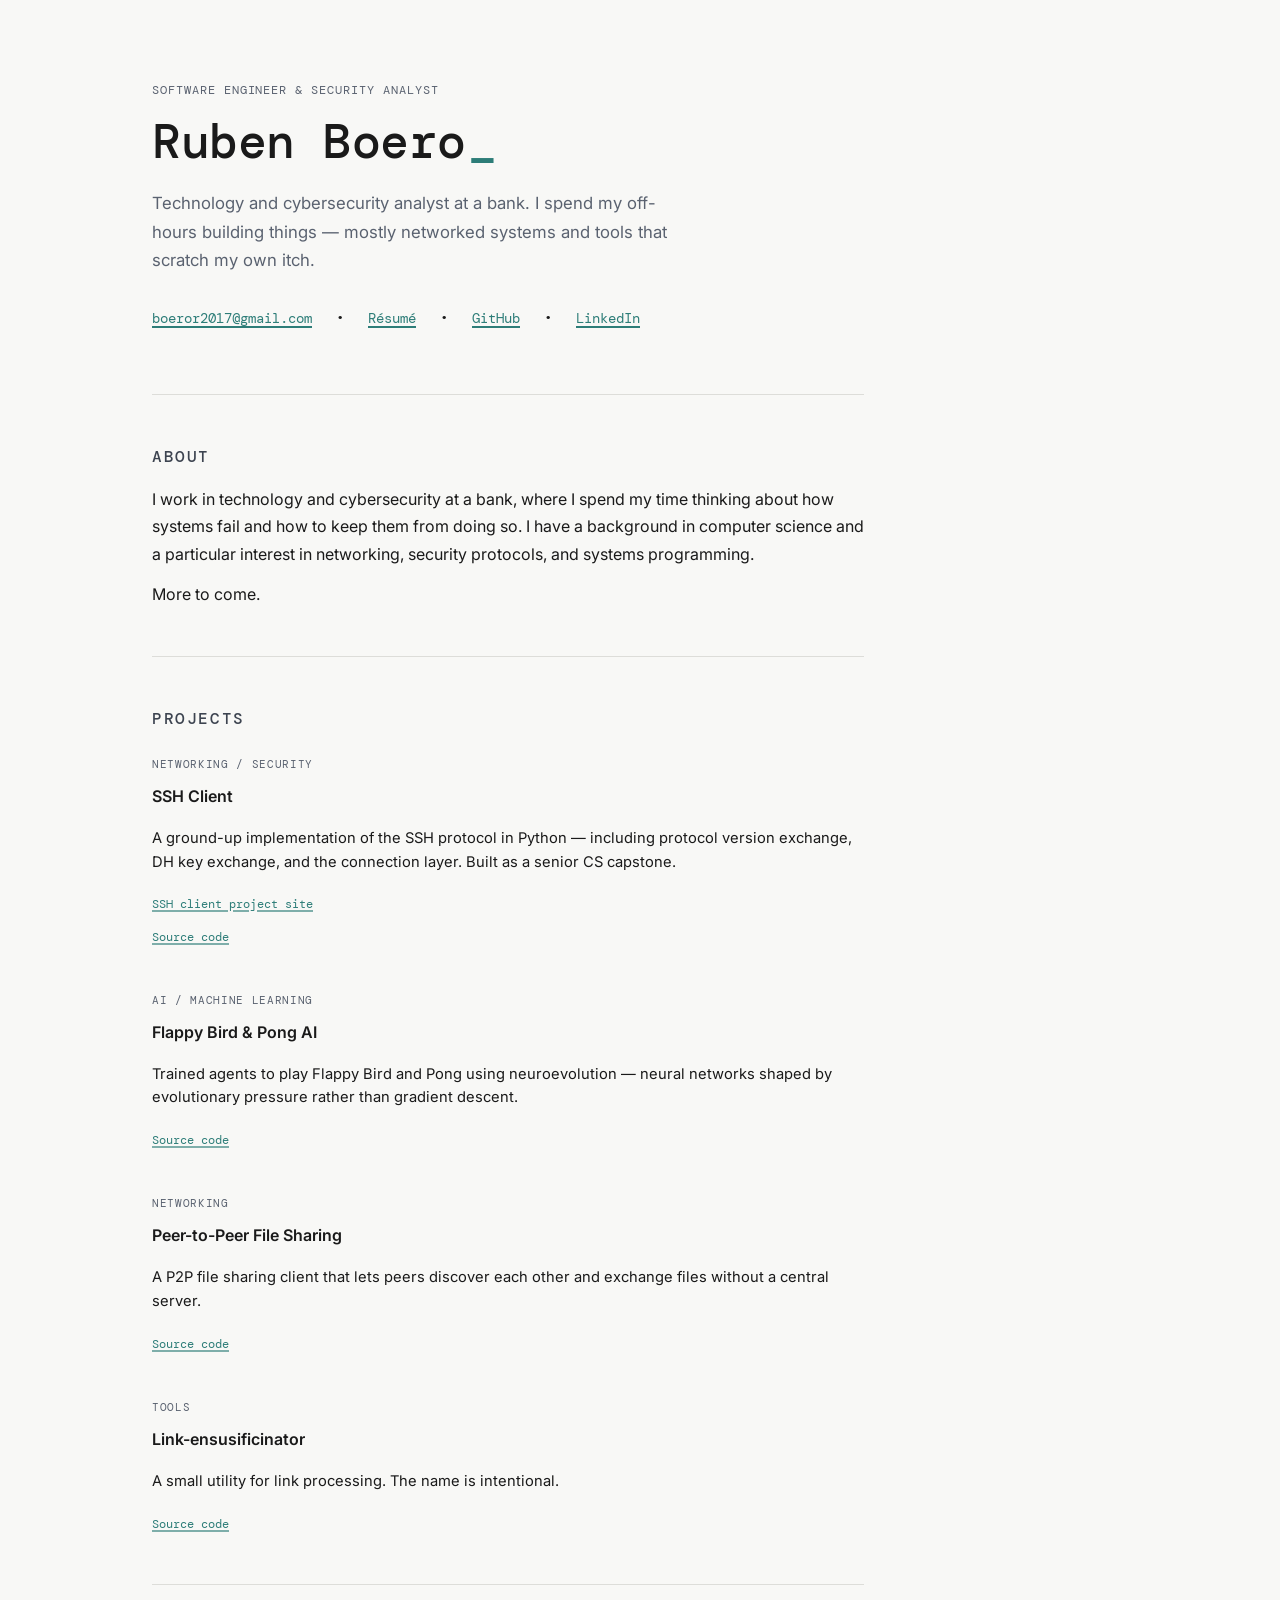
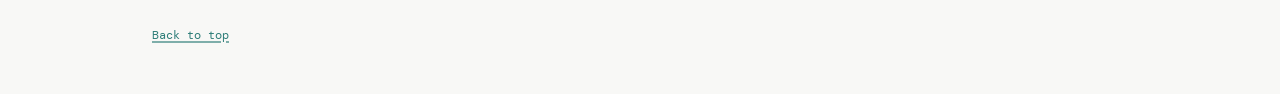
==== commit dc605cf9: "Style changes" ====
--- a/index.html
+++ b/index.html
@@ -24,6 +24,8 @@
         <a href="https://docs.google.com/document/d/1vT_eoCZJGenQ4_oWjg7YuSSrxY6vAHO7PRCe27uHYp8/edit?usp=sharing" target="_blank" rel="noopener">Résumé</a>
         <p>•</p>
         <a href="https://github.com/rubenboero21" target="_blank" rel="noopener">GitHub</a>
+        <p>•</p>
+        <a href="https://www.linkedin.com/in/ruben-boero/" target="_blank" rel="noopener">LinkedIn</a>
       </nav>
     </section>
 
@@ -48,15 +50,15 @@
               <p class="project-title">SSH Client</p>
               <p class="project-desc">A ground-up implementation of the SSH protocol in Python — including protocol version exchange, DH key exchange, and the connection layer. Built as a senior CS capstone.</p>
               <div class="project-links">
-                <a class="project-code" href="sshClient.html" target="_blank" rel="noopener">
-                  SSH client project site  →
+                <a class="project-code" href="sshClient.html">
+                  SSH client project site
                 </a>
 
                 <a class="project-code"
                   href="https://github.com/rubenboero21/cs-comps/tree/main"
                   target="_blank"
                   rel="noopener">
-                  Source code →
+                  Source code
                 </a>
               </div>
             </div>
@@ -69,7 +71,7 @@
             <div class="project-detail">
               <p class="project-title">Flappy Bird &amp; Pong AI</p>
               <p class="project-desc">Trained agents to play Flappy Bird and Pong using neuroevolution — neural networks shaped by evolutionary pressure rather than gradient descent.</p>
-              <a class="project-code" href="https://github.com/bernsteinb1/CS321_Final" target="_blank" rel="noopener">Source code →</a>
+              <a class="project-code" href="https://github.com/bernsteinb1/CS321_Final" target="_blank" rel="noopener">Source code</a>
             </div>
           </li>
 
@@ -80,7 +82,7 @@
             <div class="project-detail">
               <p class="project-title">Peer-to-Peer File Sharing</p>
               <p class="project-desc">A P2P file sharing client that lets peers discover each other and exchange files without a central server.</p>
-              <a class="project-code" href="https://github.com/Clean-Hands/p2p_client" target="_blank" rel="noopener">Source code →</a>
+              <a class="project-code" href="https://github.com/Clean-Hands/p2p_client" target="_blank" rel="noopener">Source code</a>
             </div>
           </li>
 
@@ -91,7 +93,7 @@
             <div class="project-detail">
               <p class="project-title">Link-ensusificinator</p>
               <p class="project-desc">A small utility for link processing. The name is intentional.</p>
-              <a class="project-code" href="https://github.com/rubenboero21/link-ensusificinator" target="_blank" rel="noopener">Source code →</a>
+              <a class="project-code" href="https://github.com/rubenboero21/link-ensusificinator" target="_blank" rel="noopener">Source code</a>
             </div>
           </li>
 
--- a/style.css
+++ b/style.css
@@ -3,6 +3,7 @@
   --bg:          #F8F8F6;
   --text:        #1A1A1A;
   --text-muted:  #5A6270;
+  --text-darker: #3D4450;
   --accent:      #2D7D78;
   --accent-dim:  #1F5E5A;
   --rule:        #DDDDD9;
@@ -171,11 +172,12 @@
 
 .section-label {
   font-family: var(--mono);
-  font-size: 0.72rem;
+  font-size: 1rem;
   font-weight: 500;
   letter-spacing: 0.1em;
   text-transform: uppercase;
-  color: var(--text-muted);
+  /* color: var(--text-muted); */
+  color: var(--text-darker);
   margin-bottom: 1rem;
 }
 
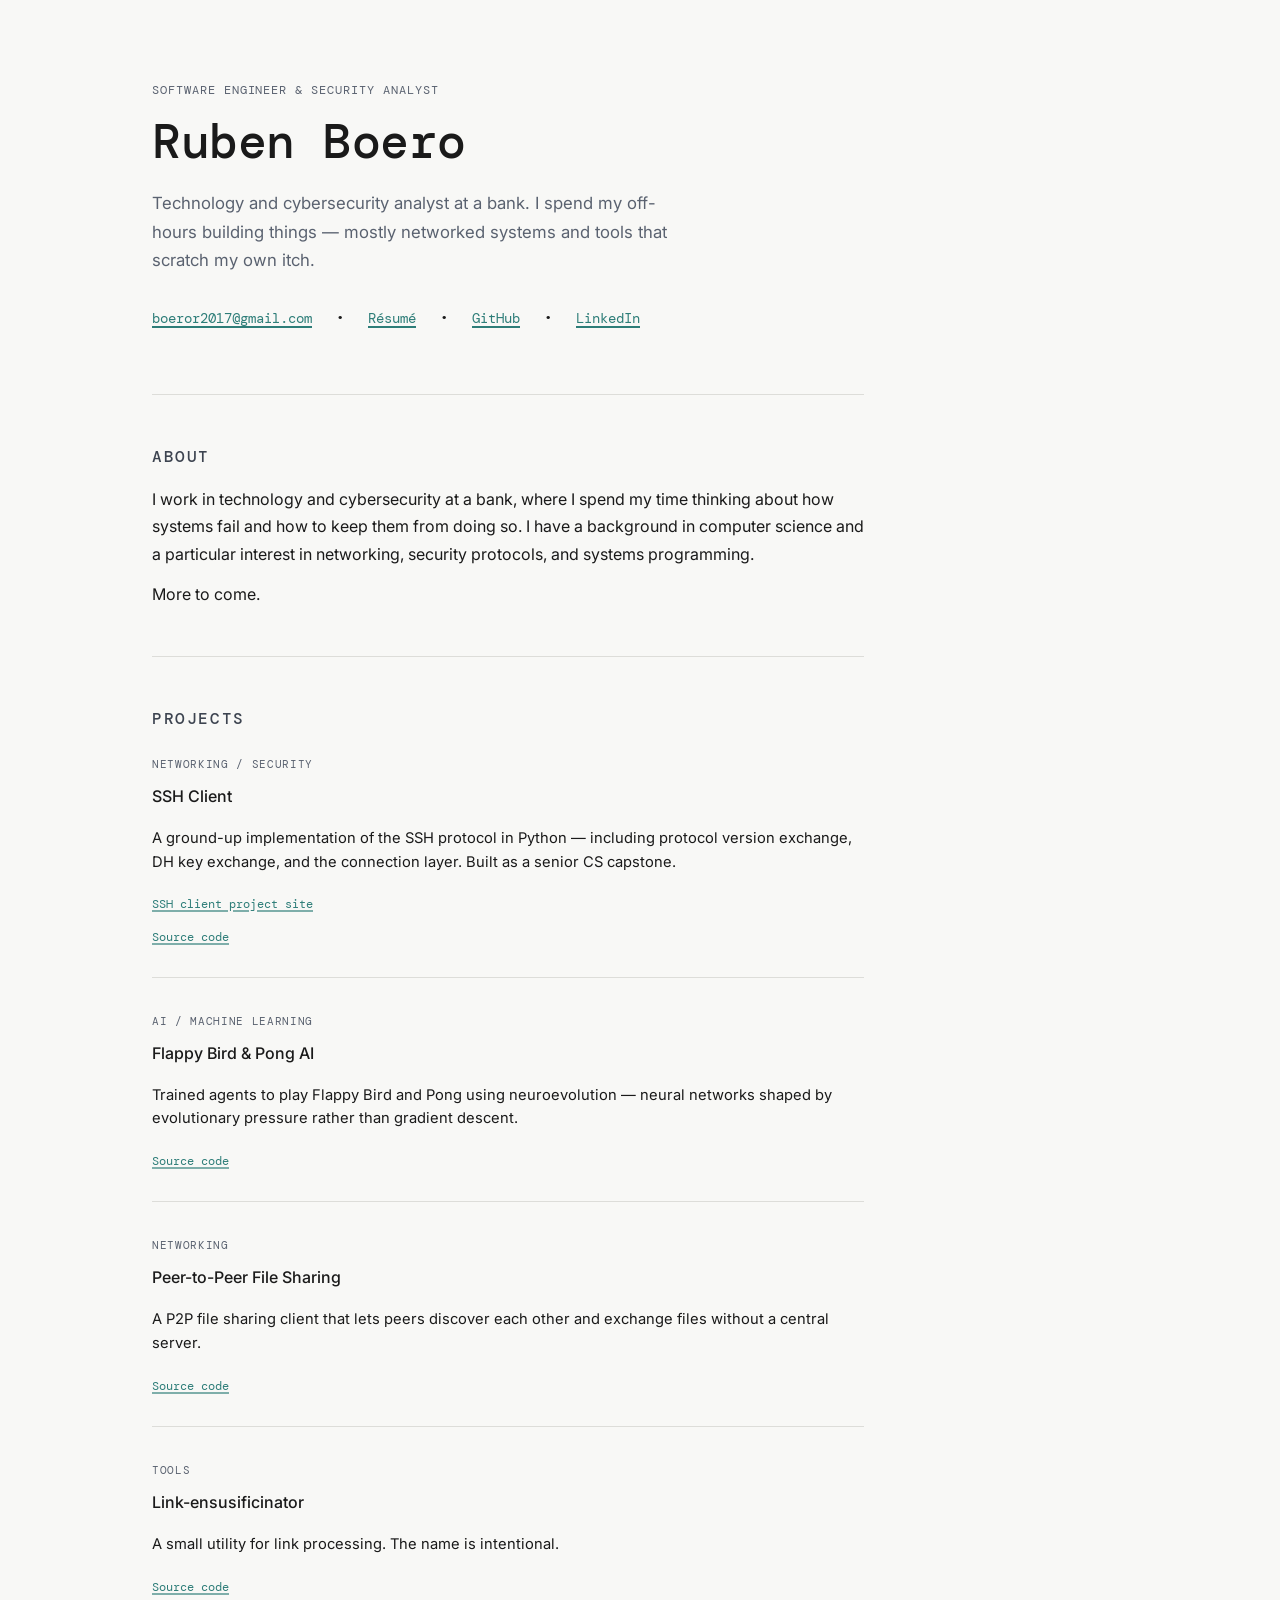
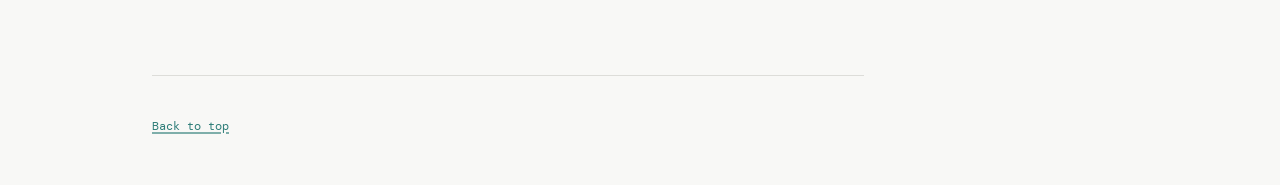
==== commit 233c2d14: "Removed flashing cursor by my name" ====
--- a/index.html
+++ b/index.html
@@ -16,7 +16,8 @@
 
     <section class="hero">
       <span class="eyebrow">Software Engineer &amp; Security Analyst</span>
-      <h1>Ruben Boero<span class="cursor" aria-hidden="true">_</span></h1>
+      <!-- <h1>Ruben Boero<span class="cursor" aria-hidden="true">_</span></h1> -->
+      <h1>Ruben Boero</h1>
       <p class="hero-sub">Technology and cybersecurity analyst at a bank. I spend my off-hours building things — mostly networked systems and tools that scratch my own itch.</p>
       <nav class="hero-links">
         <a href="mailto:boeror2017@gmail.com">boeror2017@gmail.com</a>
--- a/style.css
+++ b/style.css
@@ -112,14 +112,14 @@
   color: var(--text);
 }
 
-.cursor {
+/* .cursor {
   display: inline-block;
   color: var(--accent);
   animation: blink 1.1s step-end infinite;
   margin-left: 2px;
-}
-
-@keyframes blink {
+} */
+
+/* @keyframes blink {
   0%, 100% {
     opacity: 1;
   }
@@ -127,7 +127,7 @@
   50% {
     opacity: 0;
   }
-}
+} */
 
 @media (prefers-reduced-motion: reduce) {
   .cursor {
@@ -195,13 +195,22 @@
   list-style: none;
   display: flex;
   flex-direction: column;
-  gap: 2.25rem;
 }
 
 .project-item {
   display: flex;
   flex-direction: column;
   gap: 0.35rem;
+  padding: 1.75rem 0;
+  border-bottom: 1px solid var(--rule);
+}
+
+.project-item:first-child {
+  padding-top: 0;
+}
+
+.project-item:last-child {
+  border-bottom: none;
 }
 
 .project-tag {
@@ -216,7 +225,7 @@
   display: inline-block;
   width: fit-content;
   font-size: 1rem;
-  font-weight: 600;
+  font-weight: 500;
   /* color: var(--text); */
   color: var(--accent);
   /* text-decoration: underline; */
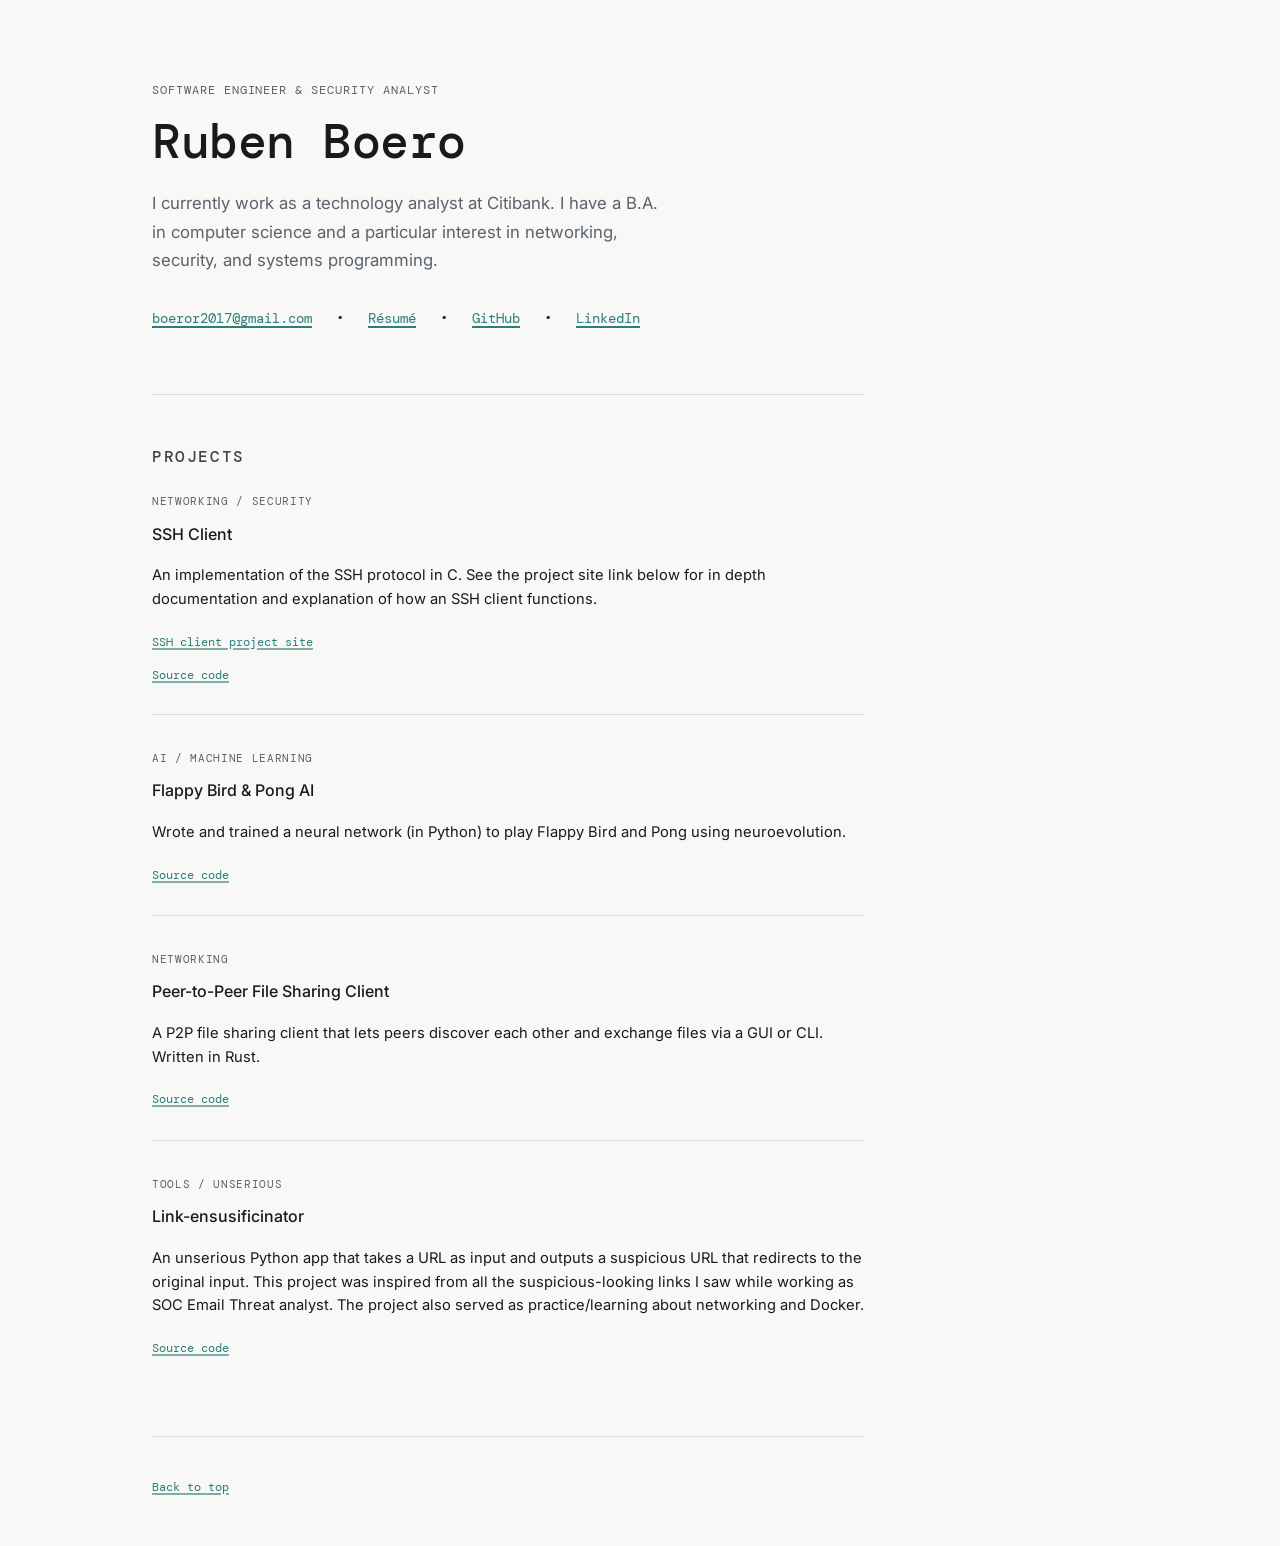
==== commit f7d8a855: "Updated body text" ====
--- a/index.html
+++ b/index.html
@@ -18,7 +18,7 @@
       <span class="eyebrow">Software Engineer &amp; Security Analyst</span>
       <!-- <h1>Ruben Boero<span class="cursor" aria-hidden="true">_</span></h1> -->
       <h1>Ruben Boero</h1>
-      <p class="hero-sub">Technology and cybersecurity analyst at a bank. I spend my off-hours building things — mostly networked systems and tools that scratch my own itch.</p>
+      <p class="hero-sub">I currently work as a technology analyst at Citibank. I have a B.A. in computer science and a particular interest in networking, security, and systems programming.</p>
       <nav class="hero-links">
         <a href="mailto:boeror2017@gmail.com">boeror2017@gmail.com</a>
         <p>•</p>
@@ -28,14 +28,6 @@
         <p>•</p>
         <a href="https://www.linkedin.com/in/ruben-boero/" target="_blank" rel="noopener">LinkedIn</a>
       </nav>
-    </section>
-
-    <section class="content-section">
-      <h2 class="section-label">About</h2>
-      <div class="section-body">
-        <p>I work in technology and cybersecurity at a bank, where I spend my time thinking about how systems fail and how to keep them from doing so. I have a background in computer science and a particular interest in networking, security protocols, and systems programming.</p>
-        <p>More to come.</p>
-      </div>
     </section>
 
     <section class="content-section">
@@ -49,7 +41,7 @@
             </div>
             <div class="project-detail">
               <p class="project-title">SSH Client</p>
-              <p class="project-desc">A ground-up implementation of the SSH protocol in Python — including protocol version exchange, DH key exchange, and the connection layer. Built as a senior CS capstone.</p>
+              <p class="project-desc">An implementation of the SSH protocol in C. See the project site link below for in depth documentation and explanation of how an SSH client functions.</p>
               <div class="project-links">
                 <a class="project-code" href="sshClient.html">
                   SSH client project site
@@ -71,7 +63,7 @@
             </div>
             <div class="project-detail">
               <p class="project-title">Flappy Bird &amp; Pong AI</p>
-              <p class="project-desc">Trained agents to play Flappy Bird and Pong using neuroevolution — neural networks shaped by evolutionary pressure rather than gradient descent.</p>
+              <p class="project-desc">Wrote and trained a neural network (in Python) to play Flappy Bird and Pong using neuroevolution.</p>
               <a class="project-code" href="https://github.com/bernsteinb1/CS321_Final" target="_blank" rel="noopener">Source code</a>
             </div>
           </li>
@@ -81,19 +73,19 @@
               <span class="project-tag">Networking</span>
             </div>
             <div class="project-detail">
-              <p class="project-title">Peer-to-Peer File Sharing</p>
-              <p class="project-desc">A P2P file sharing client that lets peers discover each other and exchange files without a central server.</p>
+              <p class="project-title">Peer-to-Peer File Sharing Client</p>
+              <p class="project-desc">A P2P file sharing client that lets peers discover each other and exchange files via a GUI or CLI. Written in Rust.</p>
               <a class="project-code" href="https://github.com/Clean-Hands/p2p_client" target="_blank" rel="noopener">Source code</a>
             </div>
           </li>
 
           <li class="project-item">
             <div class="project-meta">
-              <span class="project-tag">Tools</span>
+              <span class="project-tag">Tools / Unserious</span>
             </div>
             <div class="project-detail">
               <p class="project-title">Link-ensusificinator</p>
-              <p class="project-desc">A small utility for link processing. The name is intentional.</p>
+              <p class="project-desc">An unserious Python app that takes a URL as input and outputs a suspicious URL that redirects to the original input. This project was inspired from all the suspicious-looking links I saw while working as SOC Email Threat analyst. The project also served as practice/learning about networking and Docker.</p>
               <a class="project-code" href="https://github.com/rubenboero21/link-ensusificinator" target="_blank" rel="noopener">Source code</a>
             </div>
           </li>
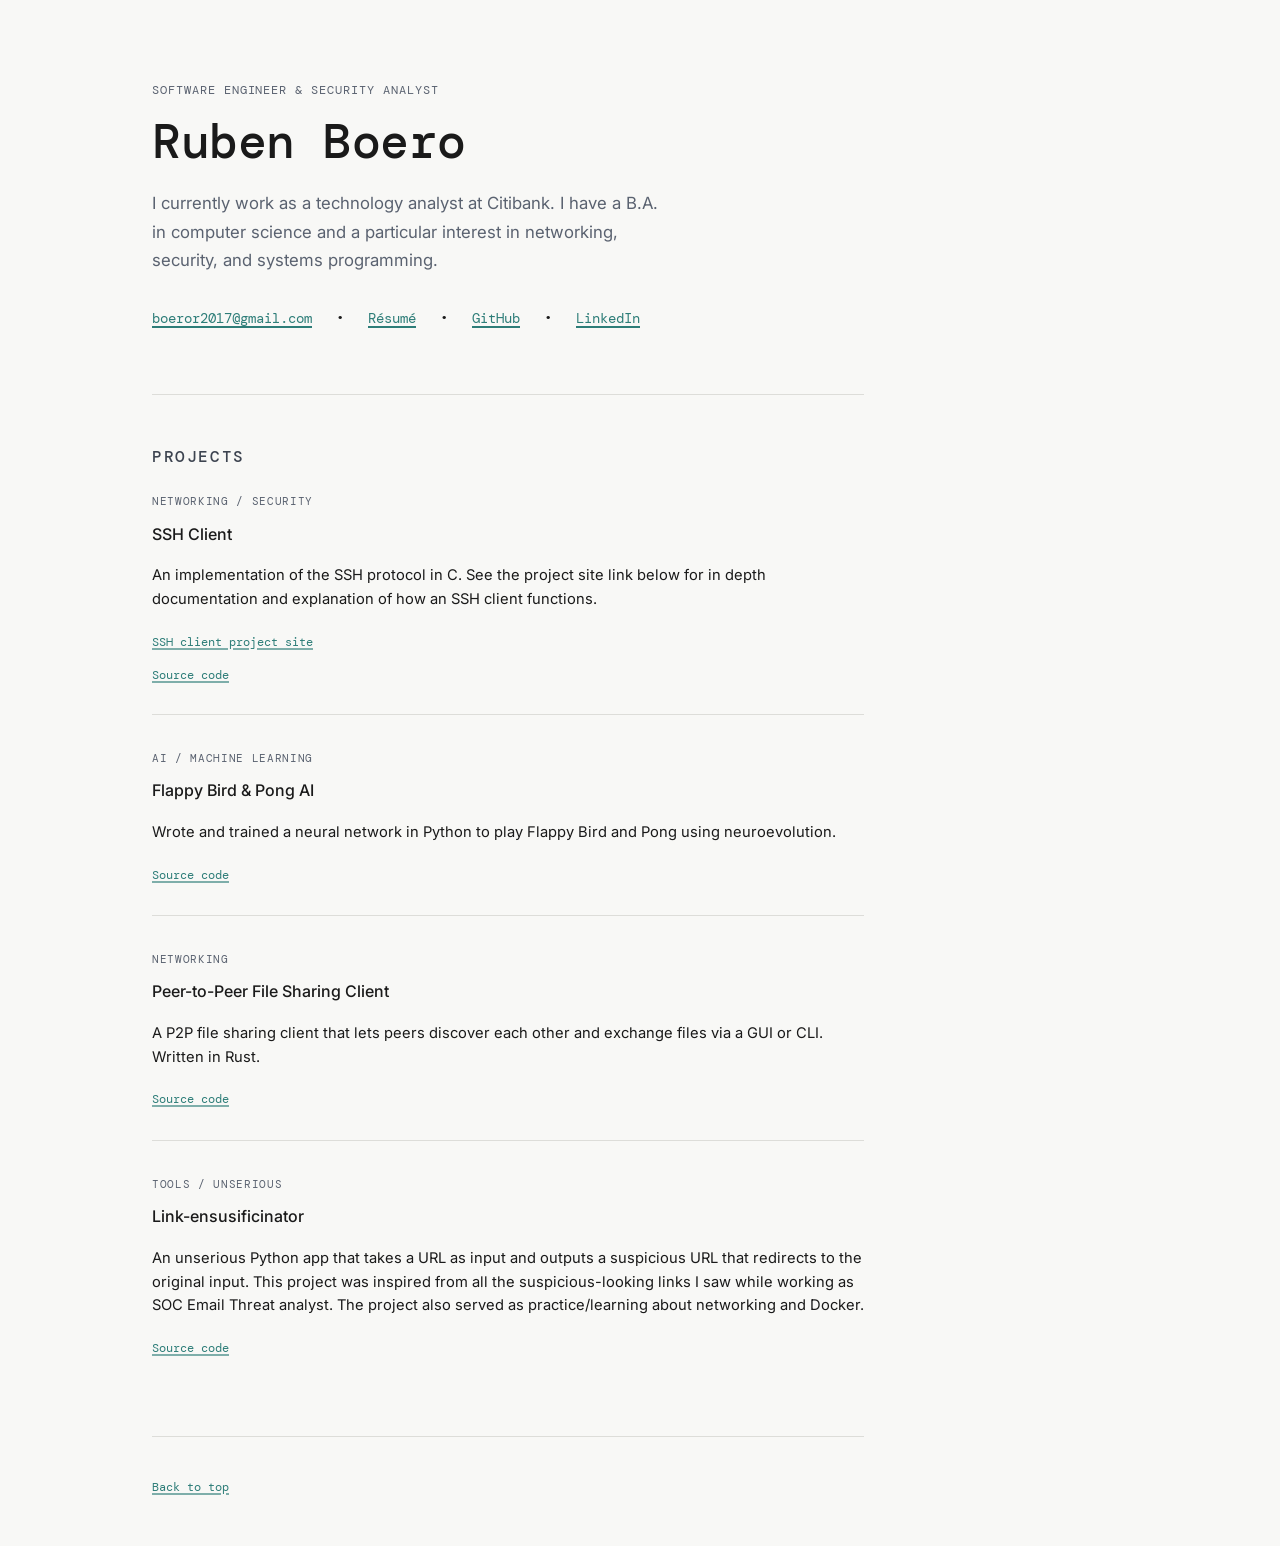
==== commit f12c9e66: "Editing body content" ====
--- a/index.html
+++ b/index.html
@@ -63,7 +63,7 @@
             </div>
             <div class="project-detail">
               <p class="project-title">Flappy Bird &amp; Pong AI</p>
-              <p class="project-desc">Wrote and trained a neural network (in Python) to play Flappy Bird and Pong using neuroevolution.</p>
+              <p class="project-desc">Wrote and trained a neural network in Python to play Flappy Bird and Pong using neuroevolution.</p>
               <a class="project-code" href="https://github.com/bernsteinb1/CS321_Final" target="_blank" rel="noopener">Source code</a>
             </div>
           </li>
